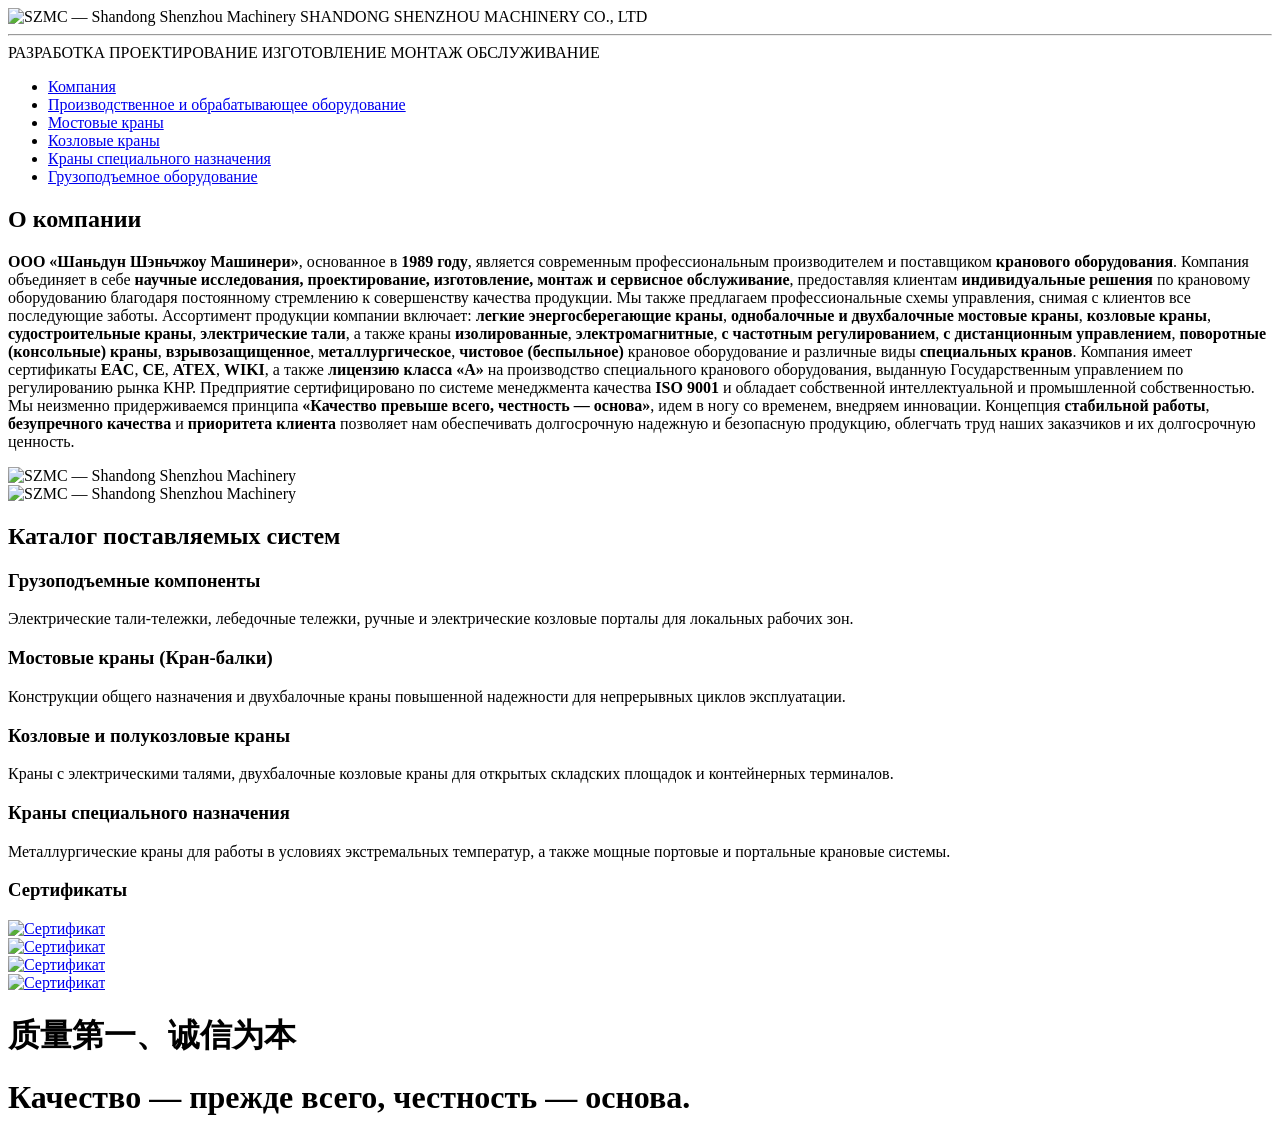
==== index.html @ 84bb191e "Load Files" ====
<!DOCTYPE html>
<html lang="ru">
<head>
    <meta charset="UTF-8">
    <meta name="viewport" content="width=device-width, initial-scale=1.0">
    <title>SZMC</title>
</head>
<link rel="stylesheet" type="text/css" href="css/style.css">
<body>
    <header class="site-header">
        <div class="container header-container">

            <div class="logo-block">
                <a class="logo-link">
                    <img src="img/logo.png" alt="SZMC — Shandong Shenzhou Machinery" class="logo-img">
                </a>

                <span class="logo-title">SHANDONG SHENZHOU MACHINERY CO., LTD</span>

                <hr class="title-divider">

                <div class="logo-sub">
                    <span class="word">РАЗРАБОТКА</span>
                    <span class="dot"></span>
                    <span class="word">ПРОЕКТИРОВАНИЕ</span>
                    <span class="dot"></span>
                    <span class="word">ИЗГОТОВЛЕНИЕ</span>
                    <span class="dot"></span>
                    <span class="word">МОНТАЖ</span>
                    <span class="dot"></span>
                    <span class="word">ОБСЛУЖИВАНИЕ</span>
                </div>
            </div>
        </div>
    </header>

    <nav class="main-navigation">
        <div class="container nav-container">
            <ul class="nav-menu">
                <li><a href="index.html">Компания</a></li>                
                <li><a href="pages/Production_equipment.html">Производственное и обрабатывающее оборудование</a></li>
                <li><a href="pages/Bridge_crane.html">Мостовые краны</a></li>
                <li><a href="pages/Gantry_crane.html">Козловые краны</a></li>
                <li><a href="pages/Special-purpose cranes.html">Краны специального назначения</a></li>
                <li><a href="pages/Load_lifting.html">Грузоподъемное оборудование</a></li>
            </ul>
        </div>
    </nav>

    <main class="main-content container">
        <div class="page-layout">
            <article class="text-article">
                <h1 class="section-title">О компании</h1>
                <p class="lead-text">
                    <strong>ООО «Шаньдун Шэньчжоу Машинери»</strong>, основанное в <strong>1989 году</strong>, является современным профессиональным производителем и поставщиком <strong>кранового оборудования</strong>. Компания объединяет в себе <strong>научные исследования, проектирование, изготовление, монтаж и сервисное обслуживание</strong>, предоставляя клиентам <strong>индивидуальные решения</strong> по крановому оборудованию благодаря постоянному стремлению к совершенству качества продукции. Мы также предлагаем профессиональные схемы управления, снимая с клиентов все последующие заботы.
                    Ассортимент продукции компании включает: <strong>легкие энергосберегающие краны</strong>, <strong>однобалочные и двухбалочные мостовые краны</strong>, <strong>козловые краны</strong>, <strong>судостроительные краны</strong>, <strong>электрические тали</strong>, а также краны <strong>изолированные</strong>, <strong>электромагнитные</strong>, <strong>с частотным регулированием</strong>, <strong>с дистанционным управлением</strong>, <strong>поворотные (консольные) краны</strong>, <strong>взрывозащищенное</strong>, <strong>металлургическое</strong>, <strong>чистовое (беспыльное)</strong> крановое оборудование и различные виды <strong>специальных кранов</strong>.
                    Компания имеет сертификаты <strong>EAC</strong>, <strong>CE</strong>, <strong>ATEX</strong>, <strong>WIKI</strong>, а также <strong>лицензию класса «А»</strong> на производство специального кранового оборудования, выданную Государственным управлением по регулированию рынка КНР. Предприятие сертифицировано по системе менеджмента качества <strong>ISO 9001</strong> и обладает собственной интеллектуальной и промышленной собственностью.
                    Мы неизменно придерживаемся принципа <strong>«Качество превыше всего, честность — основа»</strong>, идем в ногу со временем, внедряем инновации. Концепция <strong>стабильной работы</strong>, <strong>безупречного качества</strong> и <strong>приоритета клиента</strong> позволяет нам обеспечивать долгосрочную надежную и безопасную продукцию, облегчать труд наших заказчиков и их долгосрочную ценность.
                </p>
                <div class="company-images">
                    <div class="img-card">
                        <img src="img/company_img.JPG" alt="SZMC — Shandong Shenzhou Machinery">
                    </div>
                    <div class="img-card">
                        <img src="img/company_img2.jpg" alt="SZMC — Shandong Shenzhou Machinery">
                    </div>
                </div>

                <h2 class="section-title">Каталог поставляемых систем</h2>

                <div class="product-grid">
                    <div class="product-card">
                        <h3>Грузоподъемные компоненты</h3>
                        <p>Электрические тали-тележки, лебедочные тележки, ручные и электрические козловые порталы для локальных рабочих зон.</p>
                    </div>
                    <div class="product-card">
                        <h3>Мостовые краны (Кран-балки)</h3>
                        <p>Конструкции общего назначения и двухбалочные краны повышенной надежности для непрерывных циклов эксплуатации.</p>
                    </div>
                    <div class="product-card">
                        <h3>Козловые и полукозловые краны</h3>
                        <p>Краны с электрическими талями, двухбалочные козловые краны для открытых складских площадок и контейнерных терминалов.</p>
                    </div>
                    <div class="product-card">
                        <h3>Краны специального назначения</h3>
                        <p>Металлургические краны для работы в условиях экстремальных температур, а также мощные портовые и портальные крановые системы.</p>
                    </div>
                </div>

               <article class="text-article">
            <h1 class="section-title">Сертификаты</h1>
            <div class="product-grid-4">
                <div class="product-card">
                    <a href="img/certificate.png" target="_blank">
                        <img src="img/certificate.png" alt="Сертификат">
                    </a>
                </div>
                <div class="product-card">
                    <a href="img/certificate2.png" target="_blank">
                        <img src="img/certificate2.png" alt="Сертификат">
                    </a>
                </div>
                <div class="product-card">
                    <a href="img/certificate3.png" target="_blank">
                        <img src="img/certificate3.png" alt="Сертификат">
                    </a>
                </div>
                <div class="product-card">
                    <a href="img/certificate4.png" target="_blank">
                        <img src="img/certificate4.png" alt="Сертификат">
                    </a>
                </div>
            </div>
        </article>

            </article>
        </div>
    </main>

    <footer class="site-footer">
    <div class="container">
        <p><h1>质量第一、诚信为本</h1></p>
        <p><h1>Качество — прежде всего, честность — основа.</h1></p>
    </div>
    </footer>
</body>
</html>
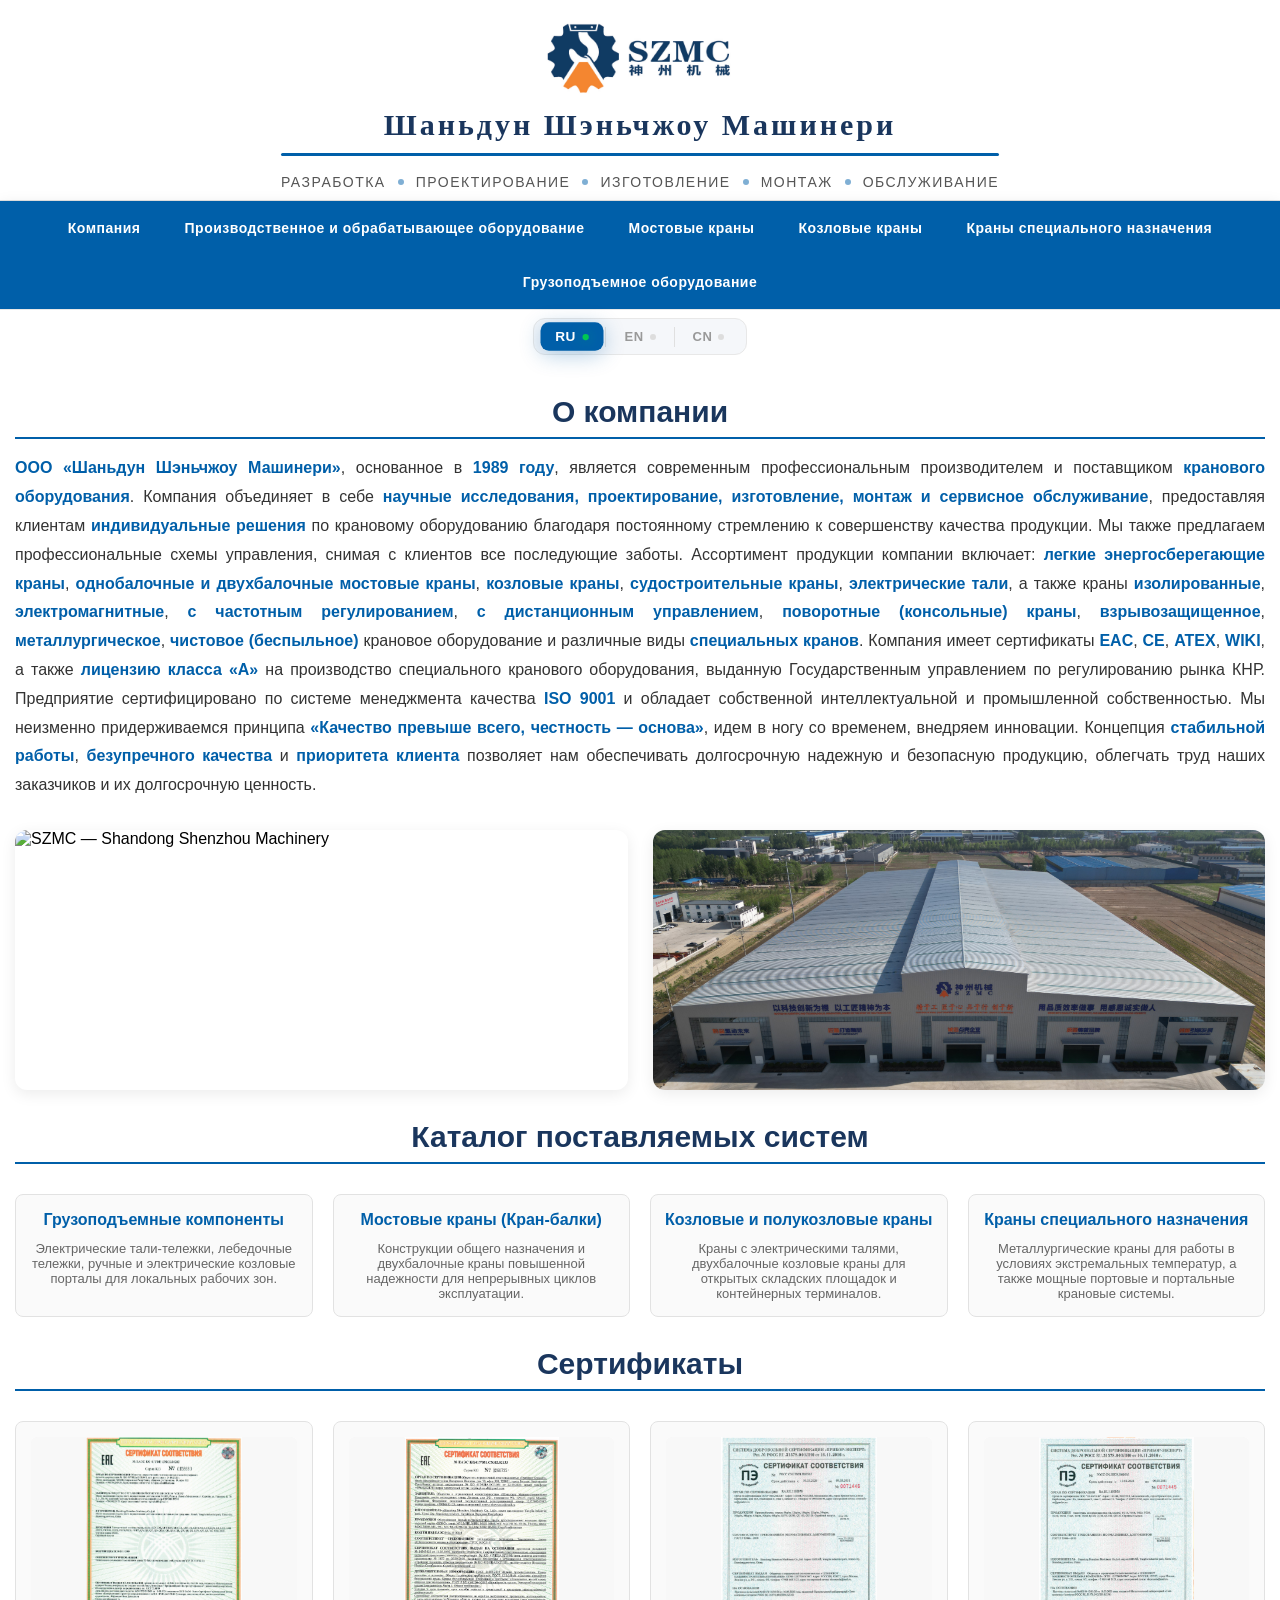
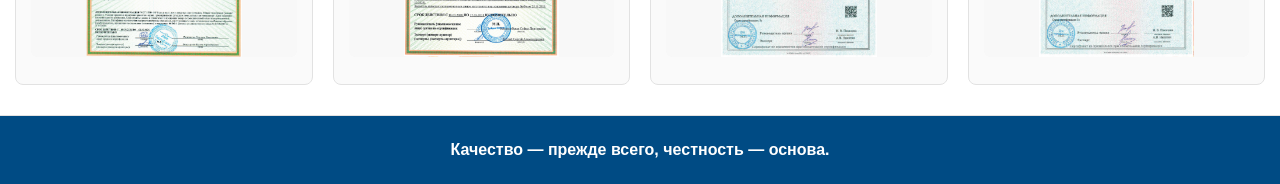
==== commit 6e60b2c4: "Update files" ====
--- a/index.html
+++ b/index.html
@@ -4,54 +4,70 @@
     <meta charset="UTF-8">
     <meta name="viewport" content="width=device-width, initial-scale=1.0">
     <title>SZMC</title>
+    <script src="skript/language.js"></script>
 </head>
 <link rel="stylesheet" type="text/css" href="css/style.css">
 <body>
-    <header class="site-header">
-        <div class="container header-container">
-
-            <div class="logo-block">
-                <a class="logo-link">
-                    <img src="img/logo.png" alt="SZMC — Shandong Shenzhou Machinery" class="logo-img">
-                </a>
-
-                <span class="logo-title">SHANDONG SHENZHOU MACHINERY CO., LTD</span>
-
-                <hr class="title-divider">
-
-                <div class="logo-sub">
-                    <span class="word">РАЗРАБОТКА</span>
-                    <span class="dot"></span>
-                    <span class="word">ПРОЕКТИРОВАНИЕ</span>
-                    <span class="dot"></span>
-                    <span class="word">ИЗГОТОВЛЕНИЕ</span>
-                    <span class="dot"></span>
-                    <span class="word">МОНТАЖ</span>
-                    <span class="dot"></span>
-                    <span class="word">ОБСЛУЖИВАНИЕ</span>
+    <div class="site-header-wrapper" id="headerWrapper">
+        <header class="site-header">
+            <div class="container header-container">
+                <div class="logo-block">
+                    <a class="logo-link">
+                        <img src="img/logo.png" alt="SZMC — Shandong Shenzhou Machinery" class="logo-img">
+                    </a>
+                    <span class="logo-title" data-i18n="title_company">Шаньдун Шэньчжоу Машинери</span>
+                    <hr class="title-divider">
+                    <div class="logo-sub">
+                        <span class="word" data-i18n="sub_develop">РАЗРАБОТКА</span>
+                        <span class="dot"></span>
+                        <span class="word" data-i18n="sub_design">ПРОЕКТИРОВАНИЕ</span>
+                        <span class="dot"></span>
+                        <span class="word" data-i18n="sub_manufacture">ИЗГОТОВЛЕНИЕ</span>
+                        <span class="dot"></span>
+                        <span class="word" data-i18n="sub_install">МОНТАЖ</span>
+                        <span class="dot"></span>
+                        <span class="word" data-i18n="sub_service">ОБСЛУЖИВАНИЕ</span>
+                    </div>
                 </div>
             </div>
-        </div>
-    </header>
+        </header>
 
-    <nav class="main-navigation">
-        <div class="container nav-container">
-            <ul class="nav-menu">
-                <li><a href="index.html">Компания</a></li>                
-                <li><a href="pages/Production_equipment.html">Производственное и обрабатывающее оборудование</a></li>
-                <li><a href="pages/Bridge_crane.html">Мостовые краны</a></li>
-                <li><a href="pages/Gantry_crane.html">Козловые краны</a></li>
-                <li><a href="pages/Special-purpose cranes.html">Краны специального назначения</a></li>
-                <li><a href="pages/Load_lifting.html">Грузоподъемное оборудование</a></li>
-            </ul>
-        </div>
-    </nav>
-
+        <nav class="main-navigation">
+            <div class="container nav-container">
+                <ul class="nav-menu">
+                    <li><a href="index.html" data-i18n="menu_company">Компания</a></li>
+                    <li><a href="pages/Production_equipment.html" data-i18n="menu_production">Производственное и обрабатывающее оборудование</a></li>
+                    <li><a href="pages/Bridge_crane.html" data-i18n="menu_bridge">Мостовые краны</a></li>
+                    <li><a href="pages/Gantry_crane.html" data-i18n="menu_gantry">Козловые краны</a></li>
+                    <li><a href="pages/Special-purpose cranes.html" data-i18n="menu_special">Краны специального назначения</a></li>
+                    <li><a href="pages/Load_lifting.html" data-i18n="menu_lifting">Грузоподъемное оборудование</a></li>
+                </ul>
+            </div>
+        </nav>
+    </div>
+<div class="lang-panel-center" id="langPanelCenter">
+    <div class="lang-panel-inner">
+        <button class="lang-btn-center active" data-lang="ru">
+            <span class="lang-code">RU</span>
+            <span class="status-dot"></span>
+        </button>
+        <span class="lang-divider-center"></span>
+        <button class="lang-btn-center" data-lang="en">
+            <span class="lang-code">EN</span>
+            <span class="status-dot"></span>
+        </button>
+        <span class="lang-divider-center"></span>
+        <button class="lang-btn-center" data-lang="zh">
+            <span class="lang-code">CN</span>
+            <span class="status-dot"></span>
+        </button>
+    </div>
+</div>
     <main class="main-content container">
         <div class="page-layout">
             <article class="text-article">
-                <h1 class="section-title">О компании</h1>
-                <p class="lead-text">
+                <h1 class="section-title" data-i18n="about_title">О компании</h1>
+                <p class="lead-text" data-i18n="about_text">
                     <strong>ООО «Шаньдун Шэньчжоу Машинери»</strong>, основанное в <strong>1989 году</strong>, является современным профессиональным производителем и поставщиком <strong>кранового оборудования</strong>. Компания объединяет в себе <strong>научные исследования, проектирование, изготовление, монтаж и сервисное обслуживание</strong>, предоставляя клиентам <strong>индивидуальные решения</strong> по крановому оборудованию благодаря постоянному стремлению к совершенству качества продукции. Мы также предлагаем профессиональные схемы управления, снимая с клиентов все последующие заботы.
                     Ассортимент продукции компании включает: <strong>легкие энергосберегающие краны</strong>, <strong>однобалочные и двухбалочные мостовые краны</strong>, <strong>козловые краны</strong>, <strong>судостроительные краны</strong>, <strong>электрические тали</strong>, а также краны <strong>изолированные</strong>, <strong>электромагнитные</strong>, <strong>с частотным регулированием</strong>, <strong>с дистанционным управлением</strong>, <strong>поворотные (консольные) краны</strong>, <strong>взрывозащищенное</strong>, <strong>металлургическое</strong>, <strong>чистовое (беспыльное)</strong> крановое оборудование и различные виды <strong>специальных кранов</strong>.
                     Компания имеет сертификаты <strong>EAC</strong>, <strong>CE</strong>, <strong>ATEX</strong>, <strong>WIKI</strong>, а также <strong>лицензию класса «А»</strong> на производство специального кранового оборудования, выданную Государственным управлением по регулированию рынка КНР. Предприятие сертифицировано по системе менеджмента качества <strong>ISO 9001</strong> и обладает собственной интеллектуальной и промышленной собственностью.
@@ -66,62 +82,60 @@
                     </div>
                 </div>
 
-                <h2 class="section-title">Каталог поставляемых систем</h2>
+                <h2 class="section-title" data-i18n="catalog_title">Каталог поставляемых систем</h2>
 
                 <div class="product-grid">
                     <div class="product-card">
-                        <h3>Грузоподъемные компоненты</h3>
-                        <p>Электрические тали-тележки, лебедочные тележки, ручные и электрические козловые порталы для локальных рабочих зон.</p>
+                        <h3 data-i18n="card1_title">Грузоподъемные компоненты</h3>
+                        <p data-i18n="card1_text">Электрические тали-тележки, лебедочные тележки, ручные и электрические козловые порталы для локальных рабочих зон.</p>
                     </div>
                     <div class="product-card">
-                        <h3>Мостовые краны (Кран-балки)</h3>
-                        <p>Конструкции общего назначения и двухбалочные краны повышенной надежности для непрерывных циклов эксплуатации.</p>
+                        <h3 data-i18n="card2_title">Мостовые краны (Кран-балки)</h3>
+                        <p data-i18n="card2_text">Конструкции общего назначения и двухбалочные краны повышенной надежности для непрерывных циклов эксплуатации.</p>
                     </div>
                     <div class="product-card">
-                        <h3>Козловые и полукозловые краны</h3>
-                        <p>Краны с электрическими талями, двухбалочные козловые краны для открытых складских площадок и контейнерных терминалов.</p>
+                        <h3 data-i18n="card3_title">Козловые и полукозловые краны</h3>
+                        <p data-i18n="card3_text">Краны с электрическими талями, двухбалочные козловые краны для открытых складских площадок и контейнерных терминалов.</p>
                     </div>
                     <div class="product-card">
-                        <h3>Краны специального назначения</h3>
-                        <p>Металлургические краны для работы в условиях экстремальных температур, а также мощные портовые и портальные крановые системы.</p>
+                        <h3 data-i18n="card4_title">Краны специального назначения</h3>
+                        <p data-i18n="card4_text">Металлургические краны для работы в условиях экстремальных температур, а также мощные портовые и портальные крановые системы.</p>
                     </div>
                 </div>
 
-               <article class="text-article">
-            <h1 class="section-title">Сертификаты</h1>
-            <div class="product-grid-4">
-                <div class="product-card">
-                    <a href="img/certificate.png" target="_blank">
-                        <img src="img/certificate.png" alt="Сертификат">
-                    </a>
-                </div>
-                <div class="product-card">
-                    <a href="img/certificate2.png" target="_blank">
-                        <img src="img/certificate2.png" alt="Сертификат">
-                    </a>
-                </div>
-                <div class="product-card">
-                    <a href="img/certificate3.png" target="_blank">
-                        <img src="img/certificate3.png" alt="Сертификат">
-                    </a>
-                </div>
-                <div class="product-card">
-                    <a href="img/certificate4.png" target="_blank">
-                        <img src="img/certificate4.png" alt="Сертификат">
-                    </a>
-                </div>
-            </div>
-        </article>
-
+                <article class="text-article">
+                    <h1 class="section-title" data-i18n="certificates_title">Сертификаты</h1>
+                    <div class="product-grid-4">
+                        <div class="product-card">
+                            <a href="img/certificate.png" target="_blank">
+                                <img src="img/certificate.png" alt="Сертификат">
+                            </a>
+                        </div>
+                        <div class="product-card">
+                            <a href="img/certificate2.png" target="_blank">
+                                <img src="img/certificate2.png" alt="Сертификат">
+                            </a>
+                        </div>
+                        <div class="product-card">
+                            <a href="img/certificate3.png" target="_blank">
+                                <img src="img/certificate3.png" alt="Сертификат">
+                            </a>
+                        </div>
+                        <div class="product-card">
+                            <a href="img/certificate4.png" target="_blank">
+                                <img src="img/certificate4.png" alt="Сертификат">
+                            </a>
+                        </div>
+                    </div>
+                </article>
             </article>
         </div>
     </main>
 
     <footer class="site-footer">
-    <div class="container">
-        <p><h1>质量第一、诚信为本</h1></p>
-        <p><h1>Качество — прежде всего, честность — основа.</h1></p>
-    </div>
+        <div class="container">
+            <p><h1 data-i18n="footer_russian">Качество — прежде всего, честность — основа.</h1></p>
+        </div>
     </footer>
 </body>
 </html>
--- a/css/style.css
+++ b/css/style.css
@@ -0,0 +1,1339 @@
+
+/*БАЗОВЫЕ НАСТРОЙКИ СТИЛЕЙ*/
+    :root {
+        --main-blue: #005fa9;
+        --dark-blue: #004b84;
+        --text-color: #333333;
+        --light-bg: #e6f2fa;
+        --border-color: #e2e2e2;
+        --shadow: 0 4px 20px rgba(0, 95, 169, 0.3);
+        --logo-color: #1a365d;
+    }
+
+    * {
+        margin: 0;
+        padding: 0;
+        box-sizing: border-box;
+    }
+
+   body {
+    opacity: 0;
+    animation: fadeInPage 0.8s ease forwards;
+    }
+
+    @keyframes fadeInPage {
+    from {
+        opacity: 0;
+        transform: translateY(15px);
+    }
+    to {
+        opacity: 1;
+        transform: translateY(0);
+    }
+    }
+
+    .container {
+        max-width: 1640px;
+        margin: 0 auto;
+        padding: 0 20px;
+    }
+    .product-grid-4 {
+        display: grid;
+        grid-template-columns: repeat(4, 1fr);
+        gap: 20px;
+        margin: 30px 0 20px 0;
+        justify-items: center;
+    }
+
+    .product-grid-4 .product-card {
+        border: 1px solid var(--border-color);
+        padding: 15px 12px;
+        background-color: #fafafa;
+        border-radius: 8px;
+        transition: all 0.3s ease;
+        cursor: default;
+        text-align: center;
+        overflow: hidden;
+    }
+
+    .product-grid-4 .product-card:hover {
+        transform: translateY(-8px);
+        box-shadow: 0 12px 35px rgba(0, 95, 169, 0.15);
+        border-color: var(--main-blue);
+        background-color: #ffffff;
+    }
+
+    .product-grid-4 .product-card img {
+    display: block;
+    width: 90%;
+    height: 260px;
+    object-fit: contain; 
+    border-radius: 6px;
+    margin: 0 auto 10px auto;
+    transition: transform 0.5s cubic-bezier(0.25, 0.46, 0.45, 0.94);
+}
+
+    .product-grid-4 .product-card:hover img {
+        transform: scale(1.08);
+    }
+
+    .product-grid-4 .product-card h3 {
+        font-size: 14px;
+        color: var(--main-blue);
+        margin-bottom: 4px;
+        transition: color 0.3s ease;
+        font-weight: 600;
+    }
+
+    .product-grid-4 .product-card:hover h3 {
+        color: var(--dark-blue);
+    }
+
+    .product-grid-4 .product-card .sub-title {
+        font-size: 12px;
+        color: #666;
+        margin-bottom: 0;
+        font-weight: 400;
+    }
+    /* ==========================================================================
+       ШАПКА САЙТА (HEADER) — ВСЁ ПО ЦЕНТРУ
+       ========================================================================== */
+    .site-header {
+        padding: 25px 0 15px 0;
+        border-bottom: 1px solid var(--border-color);
+    }
+
+    .header-container {
+        display: flex;
+        flex-direction: column;
+        align-items: center;
+        text-align: center;
+        gap: 10px;
+    }
+
+    /* ===== ЛОГОТИП ===== */
+    .logo-block {
+        display: flex;
+        flex-direction: column;
+        align-items: center;
+        gap: 4px;
+    }
+
+    .logo-link {
+        display: flex;
+        flex-direction: column;
+        align-items: center;
+        text-decoration: none;
+    }
+
+    .logo-img {
+        height: 75px;
+        width: auto;
+        display: block;
+    }
+
+    /* ===== НАЗВАНИЕ КОМПАНИИ ===== */
+    .logo-title {
+        font-size: 30px;
+        font-weight: 800;
+        color: var(--logo-color);
+        letter-spacing: 3px;
+        line-height: 1.2;
+        font-family: "Georgia", serif;
+        transition: color 0.3s ease;
+        margin-top: 8px;
+    }
+
+    .logo-title:hover {
+        color: var(--main-blue);
+    }
+
+    /* ===== ДЛИННАЯ ЛИНИЯ ПОД НАЗВАНИЕМ ===== */
+    .title-divider {
+        width: 100%;
+        max-width: 800px;
+        height: 3px;
+        background: var(--main-blue);
+        border: none;
+        border-radius: 4px;
+        margin: 6px auto 8px auto;
+        opacity: 1;
+    }
+
+    /* ===== НАДПИСЬ С ТОЧКАМИ-РАЗДЕЛИТЕЛЯМИ ===== */
+    .logo-sub {
+        display: flex;
+        align-items: center;
+        justify-content: center;
+        gap: 12px;
+        font-size: 14px;
+        color: #555;
+        letter-spacing: 1.5px;
+        text-transform: uppercase;
+        font-weight: 500;
+        margin-top: 6px;
+        flex-wrap: wrap;
+    }
+
+    .logo-sub .word {
+        transition: color 0.3s ease;
+        white-space: nowrap;
+    }
+
+    .logo-sub .word:hover {
+        color: var(--main-blue);
+    }
+
+    .logo-sub .dot {
+        display: inline-block;
+        width: 6px;
+        height: 6px;
+        background: var(--main-blue);
+        border-radius: 50%;
+        opacity: 0.5;
+        flex-shrink: 0;
+        transition: opacity 0.3s ease, transform 0.3s ease;
+    }
+
+    .logo-sub:hover .dot {
+        opacity: 0.9;
+        transform: scale(1.2);
+    }
+
+    /* ==========================================================================
+       ГЛАВНОЕ НАВИГАЦИОННОЕ МЕНЮ
+       ========================================================================== */
+    .main-navigation {
+        background-color: var(--main-blue);
+        box-shadow: 0 4px 15px rgba(0, 0, 0, 0.1);
+    }
+
+    .nav-container {
+        display: flex;
+        justify-content: center;
+        align-items: center;
+    }
+
+    .nav-menu {
+        display: flex;
+        list-style: none;
+        justify-content: center;
+        flex-wrap: wrap;
+    }
+
+    .nav-menu li a {
+        display: block;
+        padding: 18px 22px;
+        color: #ffffff;
+        text-decoration: none;
+        font-size: 14px;
+        font-weight: 600;
+        white-space: nowrap;
+        position: relative;
+        transition: background-color 0.3s ease, color 0.3s ease;
+        letter-spacing: 0.5px;
+    }
+
+    .nav-menu li a::after {
+        content: '';
+        position: absolute;
+        bottom: 0;
+        left: 50%;
+        width: 0;
+        height: 3px;
+        background: #ffffff;
+        border-radius: 4px;
+        transition: all 0.3s ease;
+        transform: translateX(-50%);
+    }
+
+    .nav-menu li a:hover::after,
+    .nav-menu li.active a::after {
+        width: 60%;
+    }
+
+    .nav-menu li a:hover {
+        background-color: var(--dark-blue);
+    }
+
+    .nav-menu li.active a {
+        background-color: var(--dark-blue);
+    }
+
+    /* ==========================================================================
+       ОСНОВНОЙ КОНТЕНТ
+       ========================================================================== */
+    .main-content {
+        padding-top: 35px;
+        padding-bottom: 60px;
+    }
+
+    /* ===== ВСЕ ЗАГОЛОВКИ В ЦВЕТЕ ЛОГОТИПА ===== */
+    .page-title,
+    .section-title,
+    .sidebar-title {
+        color: var(--logo-color) !important;
+    }
+
+    .li {
+    color: #333333; /* или var(--text-color) */
+    } 
+
+    .li strong {
+    color: #005fa9;
+    }
+
+    .section-title {
+        font-size: 30px;
+        font-weight: 600;
+        margin: 30px 0 15px 0;
+        padding-bottom: 8px;
+        border-bottom: 2px solid var(--main-blue);
+        text-align: center;
+    }
+
+    .breadcrumbs {
+        font-size: 13px;
+        margin-bottom: 25px;
+    }
+
+    .breadcrumbs a {
+        color: var(--main-blue);
+        text-decoration: none;
+        transition: color 0.3s ease, border-bottom 0.3s ease;
+        border-bottom: 1px solid transparent;
+    }
+
+    .breadcrumbs a:hover {
+        color: var(--dark-blue);
+        border-bottom-color: var(--main-blue);
+    }
+
+    .breadcrumbs .separator {
+        margin: 0 8px;
+        color: #999;
+    }
+
+    .breadcrumbs .current {
+        color: #777;
+    }
+
+    .page-layout {
+        display: flex;
+        gap: 40px;
+    }
+
+    .sidebar-catalog {
+        flex: 0 0 320px;
+        align-self: flex-start;
+    }
+
+    .sidebar-box {
+        background-color: var(--light-bg);
+        border: 1px solid #d4e7f5;
+        margin-bottom: 25px;
+        border-radius: 8px;
+        transition: box-shadow 0.3s ease;
+    }
+
+    .sidebar-box:hover {
+        box-shadow: 0 8px 25px rgba(0, 95, 169, 0.1);
+    }
+
+    .sidebar-title {
+        color: var(--logo-color);
+        padding: 20px 20px 10px 20px;
+        font-size: 16px;
+        font-weight: bold;
+        text-transform: uppercase;
+        letter-spacing: 0.5px;
+    }
+
+    .catalog-list {
+        list-style: none;
+        padding: 0 20px 20px 20px;
+    }
+
+    .catalog-list li {
+        border-bottom: 1px solid #cbe3f5;
+        transition: transform 0.2s ease, padding-left 0.2s ease;
+    }
+
+    .catalog-list li:last-child {
+        border-bottom: none;
+    }
+
+    .catalog-list li:hover {
+        transform: translateX(4px);
+    }
+
+    .catalog-list a {
+        display: block;
+        padding: 10px 0;
+        color: #333;
+        text-decoration: none;
+        font-size: 14px;
+        transition: color 0.3s ease, font-weight 0.3s ease;
+    }
+
+    .catalog-list a:hover {
+        color: var(--main-blue);
+        font-weight: 500;
+    }
+
+    .sidebar-contacts-box {
+        border: 1px solid var(--border-color);
+        padding: 20px;
+        font-size: 14px;
+        border-radius: 8px;
+        transition: box-shadow 0.3s ease;
+    }
+
+    .sidebar-contacts-box:hover {
+        box-shadow: 0 4px 15px rgba(0, 0, 0, 0.06);
+    }
+
+    .sidebar-contacts-box h4 {
+        margin-bottom: 10px;
+        color: #222;
+    }
+
+    .sidebar-contacts-box p {
+        margin-bottom: 10px;
+    }
+
+    .sidebar-phone {
+        font-weight: bold;
+        font-size: 16px;
+        transition: color 0.3s ease;
+    }
+
+    .sidebar-phone:hover {
+        color: var(--main-blue);
+    }
+
+    .sidebar-contacts-box a {
+        color: var(--main-blue);
+        text-decoration: none;
+        position: relative;
+        transition: color 0.3s ease;
+    }
+
+    .sidebar-contacts-box a::after {
+        content: '';
+        position: absolute;
+        bottom: -2px;
+        left: 0;
+        width: 0;
+        height: 2px;
+        background: var(--main-blue);
+        transition: width 0.3s ease;
+    }
+
+    .sidebar-contacts-box a:hover::after {
+        width: 100%;
+    }
+
+    .text-article {
+        flex: 1;
+    }
+
+    .lead-text {
+        font-size: 16px;
+        color: #333;
+        text-align: justify;
+        margin-bottom: 30px;
+        font-weight: 400;
+        line-height: 1.8;
+    }
+
+    .lead-text strong {
+        color: var(--main-blue);
+    }
+
+    .features-list {
+        margin-left: 20px;
+        margin-bottom: 25px;
+    }
+
+    .features-list li {
+        margin-bottom: 8px;
+    }
+
+    .product-grid {
+         display: grid;
+         grid-template-columns: repeat(4, 1fr);
+         gap: 20px;
+         margin: 30px 0 20px 0;
+         justify-items: center;
+    }
+
+    /* ===== КАРТОЧКА ===== */
+.product-card {
+    border: 1px solid var(--border-color);
+    padding: 15px 12px;
+    background-color: #fafafa;
+    border-radius: 8px;
+    transition: all 0.3s ease;
+    cursor: default;
+    text-align: center;
+    width: 100%;
+    max-width: 300px;
+    overflow: hidden;
+}
+
+.product-card:hover {
+    transform: translateY(-6px);
+    box-shadow: 0 12px 30px rgba(0, 0, 0, 0.08);
+    border-color: var(--main-blue);
+    background-color: #ffffff;
+}
+
+    .product-card h3 {
+        font-size: 16px;
+        color: var(--main-blue);
+        margin-bottom: 10px;
+        transition: color 0.3s ease;
+    }
+
+    .product-card:hover h3 {
+        color: var(--dark-blue);
+    }
+
+    .product-card p {
+        font-size: 13px;
+        color: #666;
+    }
+
+    /* ==========================================================================
+       КАРТИНКИ В РЯД С АНИМАЦИЕЙ УВЕЛИЧЕНИЯ/УМЕНЬШЕНИЯ
+       ========================================================================== */
+    .company-images {
+        display: grid;
+        grid-template-columns: repeat(2, 1fr);
+        gap: 25px;
+        margin: 25px 0 30px 0;
+    }
+
+    .company-images .img-card {
+        overflow: hidden;
+        border-radius: 12px;
+        box-shadow: 0 4px 15px rgba(0, 0, 0, 0.08);
+        transition: box-shadow 0.4s ease, transform 0.3s ease;
+        background: #fff;
+        cursor: pointer;
+    }
+
+    .company-images .img-card:hover {
+        box-shadow: 0 12px 35px rgba(0, 95, 169, 0.15);
+        transform: translateY(-4px);
+    }
+
+    .company-images .img-card img {
+        display: block;
+        width: 100%;
+        height: 260px;
+        object-fit: cover;
+        transition: transform 0.5s cubic-bezier(0.25, 0.46, 0.45, 0.94);
+    }
+
+    .company-images .img-card:hover img {
+        transform: scale(1.08);
+    }
+
+
+    /* ==========================================================================
+       ПОДВАЛ (FOOTER)
+       ========================================================================== */
+    .site-footer {
+        background-color: #004b84;
+        padding: 10px 0 150px 10;
+        border-top: 1px solid var(--border-color);
+        font-size: 8px;
+        color: white;
+        text-align: center;
+    }
+  
+    .footer-copy:hover {
+    color: #cbd5e1;
+    }
+
+/* ===== КЛЮЧЕВЫЕ КАДРЫ ДЛЯ АНИМАЦИИ ===== */
+@keyframes fadeInUp {
+    from {
+        opacity: 0;
+        transform: translateY(20px);
+    }
+    to {
+        opacity: 1;
+        transform: translateY(0);
+    }
+}
+
+    /* ==========================================================================
+       АДАПТИВНОСТЬ
+       ========================================================================== */
+@media (max-width: 768px) {
+    .logo-title {
+        font-size: 20px;
+        letter-spacing: 1px;
+    }
+    .logo-img {
+        height: 50px;
+    }
+    .logo-sub {
+        font-size: 11px;
+        gap: 6px;
+        letter-spacing: 0.5px;
+    }
+    .logo-sub .dot {
+        width: 4px;
+        height: 4px;
+    }
+    .title-divider {
+        width: 40%;
+    }
+    
+    /* ===== ИСПРАВЛЕННОЕ МЕНЮ ===== */
+    .nav-menu {
+        flex-direction: column;
+        align-items: center;
+        width: 100%;
+        padding: 0;
+    }
+    
+    .nav-menu li {
+        width: 100%;
+        text-align: center;
+        border-bottom: 1px solid rgba(255, 255, 255, 0.15);
+    }
+    
+    .nav-menu li:last-child {
+        border-bottom: none;
+    }
+    
+    .nav-menu li a {
+        text-align: center;
+        padding: 14px 20px;
+        width: 100%;
+        white-space: normal;
+        font-size: 15px;
+        letter-spacing: 0.5px;
+        border-left: 3px solid transparent;
+    }
+    
+    .nav-menu li a::after {
+        display: none;
+    }
+    
+    .nav-menu li.active a {
+        background-color: var(--dark-blue);
+        border-left-color: #ffffff;
+    }
+    
+    .nav-menu li a:hover {
+        background-color: var(--dark-blue);
+    }
+    
+    .nav-container {
+        padding: 0;
+        width: 100%;
+    }
+    /* ===== КОНЕЦ ИСПРАВЛЕННОГО МЕНЮ ===== */
+    
+    .page-title {
+        font-size: 26px;
+    }
+    .company-images {
+        grid-template-columns: 1fr;
+        gap: 18px;
+    }
+    .company-images .img-card img {
+        height: 200px;
+    }
+
+}
+/* ===== СЕТКА ДЛЯ 2 КАРТОЧЕК (ВЕРХНЯЯ СТРОКА) ===== */
+.product-grid-2 {
+    display: grid;
+    grid-template-columns: repeat(2, 1fr);
+    gap: 20px;
+    margin: 30px 0 20px 0;
+    justify-items: center;
+}
+
+.product-grid-2 .product-card {
+    border: 1px solid var(--border-color);
+    padding: 15px 12px;
+    background-color: #fafafa;
+    border-radius: 8px;
+    transition: all 0.3s ease;
+    cursor: default;
+    text-align: center;
+    width: 100%;
+    max-width: 350px;
+    overflow: hidden;
+}
+
+.product-grid-2 .product-card:hover {
+    transform: translateY(-6px);
+    box-shadow: 0 12px 30px rgba(0, 0, 0, 0.08);
+    border-color: var(--main-blue);
+    background-color: #ffffff;
+}
+
+/* ===== СЕТКА ДЛЯ 1 КАРТОЧКИ (НИЖНЯЯ СТРОКА, ПО ЦЕНТРУ) ===== */
+.product-grid-center {
+    display: grid;
+    grid-template-columns: 1fr;
+    justify-items: center;
+    margin: 10px 0 20px 0;
+}
+
+.product-grid-center .product-card {
+    border: 1px solid var(--border-color);
+    padding: 15px 12px;
+    background-color: #fafafa;
+    border-radius: 8px;
+    transition: all 0.3s ease;
+    cursor: default;
+    text-align: center;
+    width: 100%;
+    max-width: 350px;
+    overflow: hidden;
+}
+
+.product-grid-center .product-card:hover {
+    transform: translateY(-6px);
+    box-shadow: 0 12px 30px rgba(0, 0, 0, 0.08);
+    border-color: var(--main-blue);
+    background-color: #ffffff;
+}
+
+/* ===== КАРТИНКИ В КАРТОЧКАХ ===== */
+.product-grid-2 .product-card img,
+.product-grid-center .product-card img {
+    display: block;
+    width: 100%;
+    height: 200px;
+    object-fit: cover;
+    border-radius: 6px;
+    margin-bottom: 10px;
+    transition: transform 0.3s ease;
+}
+
+.product-grid-2 .product-card img:hover,
+.product-grid-center .product-card img:hover {
+    transform: scale(1.05);
+}
+
+/* ===== ДВЕ КАРТИНКИ В ОДНОЙ КАРТОЧКЕ ===== */
+.product-grid-2 .double-image {
+    display: flex;
+    flex-direction: column;
+    gap: 8px;
+    margin-bottom: 10px;
+}
+
+.product-grid-2 .double-image img {
+    width: 100%;
+    height: 150px;
+    object-fit: cover;
+    border-radius: 6px;
+    transition: transform 0.3s ease;
+}
+
+.product-grid-2 .double-image img:hover {
+    transform: scale(1.05);
+}
+
+/* ===== ЗАГОЛОВКИ В КАРТОЧКАХ ===== */
+.product-grid-2 .product-card h3,
+.product-grid-center .product-card h3 {
+    font-size: 14px;
+    color: var(--main-blue);
+    margin: 10px 0 0 0;
+    transition: color 0.3s ease;
+}
+
+.product-grid-2 .product-card:hover h3,
+.product-grid-center .product-card:hover h3 {
+    color: var(--dark-blue);
+}
+
+/* ==========================================================================
+   ДОПОЛНИТЕЛЬНАЯ АДАПТИВНОСТЬ ДЛЯ КАРТИНОК И КАРТОЧЕК
+   ========================================================================== */
+
+
+@media (max-width: 992px) {
+    .product-grid-4 {
+        grid-template-columns: repeat(2, 1fr);
+        gap: 15px;
+    }
+    
+    .product-grid-4 .product-card img {
+        height: 200px;
+    }
+    
+    .product-grid {
+        grid-template-columns: repeat(2, 1fr);
+        gap: 15px;
+    }
+    
+    .product-grid .product-card img {
+        height: 200px;
+    }
+}
+
+
+@media (max-width: 768px) {
+
+    .product-grid-4,
+    .product-grid,
+    .product-grid-2 {
+        grid-template-columns: 1fr;
+        gap: 20px;
+        justify-items: center;
+    }
+    
+
+    .product-grid-4 .product-card,
+    .product-grid .product-card,
+    .product-grid-2 .product-card,
+    .product-grid-center .product-card {
+        max-width: 400px;
+        width: 100%;
+        padding: 12px 10px;
+    }
+    
+
+    .product-grid-4 .product-card img,
+    .product-grid .product-card img,
+    .product-grid-2 .product-card img,
+    .product-grid-center .product-card img {
+        height: 180px;
+        width: 100%;
+        object-fit: contain;
+
+    }
+    
+
+    .product-grid-2 .double-image img {
+        height: 120px;
+    }
+    
+
+    .product-grid-4 .product-card:hover img,
+    .product-grid .product-card:hover img,
+    .product-grid-2 .product-card:hover img,
+    .product-grid-center .product-card:hover img {
+        transform: none;
+    }
+    
+
+    .product-grid-4 .product-card h3,
+    .product-grid .product-card h3,
+    .product-grid-2 .product-card h3,
+    .product-grid-center .product-card h3 {
+        font-size: 13px;
+    }
+}
+
+
+@media (max-width: 480px) {
+    .product-grid-4 .product-card img,
+    .product-grid .product-card img,
+    .product-grid-2 .product-card img,
+    .product-grid-center .product-card img {
+        height: 140px;
+    }
+    
+    .product-grid-2 .double-image img {
+        height: 90px;
+    }
+    
+    .product-grid-4 .product-card,
+    .product-grid .product-card,
+    .product-grid-2 .product-card,
+    .product-grid-center .product-card {
+        padding: 10px 8px;
+    }
+}
+/* ==========================================================================
+   УЛУЧШЕННЫЙ ДИЗАЙН — БЕЗ БЕЛОЙ РАМКИ
+   ========================================================================== */
+
+
+* {
+    margin: 0;
+    padding: 0;
+    box-sizing: border-box;
+}
+
+html, body {
+    width: 100%;
+    overflow-x: hidden;
+}
+
+body {
+    background-color: #ffffff; 
+    font-family: Arial, sans-serif;
+}
+
+
+.container {
+    max-width: 1640px;
+    margin: 0 auto;
+    padding: 0 15px;
+    width: 100%;
+}
+
+/* 3. Сетка карточек — без переполнения */
+.product-grid-4 {
+    display: grid;
+    grid-template-columns: repeat(4, 1fr);
+    gap: 20px;
+    margin: 30px 0;
+    width: 100%;
+}
+
+
+.product-grid-4 .product-card {
+    border: 1px solid #e2e2e2;
+    padding: 15px;
+    background-color: #fafafa;
+    border-radius: 8px;
+    transition: all 0.3s ease;
+    text-align: center;
+    width: 100%;
+    box-sizing: border-box;
+}
+
+
+.product-grid-4 .product-card img {
+    display: block;
+    width: 100%;
+    height: 220px;
+    object-fit: contain;
+    border-radius: 6px;
+    margin-bottom: 12px;
+    background-color: #f8f8f8; /* Серый фон вместо белого */
+    transition: transform 0.4s ease;
+}
+
+
+@media (max-width: 992px) {
+    .product-grid-4 {
+        grid-template-columns: repeat(2, 1fr);
+        gap: 15px;
+    }
+}
+
+@media (max-width: 768px) {
+    .product-grid-4 {
+        grid-template-columns: 1fr;
+        gap: 20px;
+        padding: 0 5px;
+    }
+    
+    .product-grid-4 .product-card {
+        max-width: 100%;
+        padding: 12px;
+    }
+    
+    .product-grid-4 .product-card img {
+        height: 180px;
+    }
+}
+
+@media (max-width: 480px) {
+    .product-grid-4 .product-card img {
+        height: 140px;
+    }
+}
+
+.site-header {
+    padding: 20px 0 10px 0;
+    border-bottom: 1px solid #e2e2e2;
+    width: 100%;
+}
+
+.header-container {
+    display: flex;
+    flex-direction: column;
+    align-items: center;
+    text-align: center;
+    gap: 8px;
+    width: 100%;
+    padding: 0 15px;
+}
+
+
+.main-navigation {
+    background-color: #005fa9;
+    width: 100%;
+}
+
+.nav-container {
+    display: flex;
+    justify-content: center;
+    align-items: center;
+    width: 100%;
+    padding: 0 15px;
+}
+
+.nav-menu {
+    display: flex;
+    list-style: none;
+    justify-content: center;
+    flex-wrap: wrap;
+    width: 100%;
+    max-width: 1640px;
+    margin: 0 auto;
+}
+
+.nav-menu li a {
+    display: block;
+    padding: 18px 22px;
+    color: #ffffff;
+    text-decoration: none;
+    font-size: 14px;
+    font-weight: 600;
+    white-space: nowrap;
+    transition: background-color 0.3s ease;
+}
+
+
+.site-footer {
+    background-color: #004b84;
+    padding: 25px 15px;
+    color: white;
+    text-align: center;
+    width: 100%;
+}
+
+/* ==========================================================================
+   ИСПРАВЛЕНИЕ ПЕРЕНОСА ДЛИННЫХ СЛОВ
+   ========================================================================== */
+
+* {
+    word-wrap: break-word;
+    overflow-wrap: break-word;
+}
+
+
+h1, h2, h3, h4, h5, h6,
+.section-title,
+.page-title,
+.sidebar-title {
+    word-break: break-word;
+    hyphens: auto;
+    max-width: 100%;
+}
+
+
+.product-card h3,
+.product-grid-4 .product-card h3,
+.product-grid-2 .product-card h3,
+.product-grid-center .product-card h3 {
+    word-break: break-word;
+    hyphens: auto;
+    line-height: 1.3;
+}
+
+
+.sub-title,
+.product-card .sub-title {
+    word-break: break-word;
+    hyphens: auto;
+}
+
+
+.lead-text,
+.text-article p {
+    word-break: break-word;
+    hyphens: auto;
+}
+
+@media (max-width: 768px) {
+    .section-title {
+        font-size: 20px;
+        padding: 0 5px 8px 5px;
+        word-break: break-word;
+    }
+    
+    .product-card h3 {
+        font-size: 12px;
+        word-break: break-word;
+        line-height: 1.4;
+        padding: 0 2px;
+    }
+    
+    .sub-title,
+    .product-card .sub-title {
+        font-size: 10px;
+        word-break: break-word;
+    }
+    
+    .container {
+        padding: 0 8px;
+    }
+}
+
+@media (max-width: 480px) {
+    .section-title {
+        font-size: 17px;
+        word-break: break-all;
+    }
+    
+    .product-card h3 {
+        font-size: 11px;
+        word-break: break-all;
+    }
+}
+/* ==========================================================================
+   ПЕРЕНОС СЛОВ В МЕНЮ
+   ========================================================================== */
+
+
+.nav-menu li a {
+    word-wrap: break-word;
+    overflow-wrap: break-word;
+    word-break: break-word;
+    white-space: normal; 
+    hyphens: auto;
+    line-height: 1.3;
+}
+
+
+@media (max-width: 768px) {
+    .nav-menu li a {
+        white-space: normal;
+        word-wrap: break-word;
+        overflow-wrap: break-word;
+        word-break: break-word;
+        hyphens: auto;
+        font-size: 13px;
+        padding: 12px 8px;
+        line-height: 1.3;
+    }
+}
+
+@media (max-width: 480px) {
+    .nav-menu li a {
+        font-size: 11px;
+        word-break: break-all;
+        padding: 10px 6px;
+        line-height: 1.2;
+    }
+}
+
+/* ==========================================================================
+   ПАНЕЛЬ ПЕРЕВОДА — ПОД МЕНЮ ПО ЦЕНТРУ (БЕЛАЯ)
+   ========================================================================== */
+
+.lang-panel-center {
+    display: flex;
+    justify-content: center;
+    align-items: center;
+    padding: 8px 0 10px 0;
+    background: #ffffff; /* Белый фон */
+    width: 100%;
+    border-top: 1px solid #e8e8e8; /* Светло-серая граница */
+}
+
+/* Внутренний контейнер с кнопками */
+.lang-panel-inner {
+    display: flex;
+    align-items: center;
+    gap: 4px;
+    background: #f5f7fa; /* Светло-серый фон для кнопок */
+    padding: 4px 8px;
+    border-radius: 12px;
+    border: 1px solid #e8e8e8;
+}
+
+/* Каждая кнопка */
+.lang-btn-center {
+    display: flex;
+    align-items: center;
+    justify-content: center;
+    gap: 6px;
+    padding: 6px 14px;
+    border: none;
+    background: transparent;
+    color: #999;
+    border-radius: 8px;
+    cursor: pointer;
+    font-size: 13px;
+    font-weight: 600;
+    transition: all 0.3s cubic-bezier(0.34, 1.56, 0.64, 1);
+    font-family: inherit;
+    letter-spacing: 0.5px;
+    min-width: 56px;
+}
+
+/* Код языка */
+.lang-btn-center .lang-code {
+    font-size: 13px;
+    font-weight: 700;
+    color: #999;
+    transition: all 0.3s ease;
+}
+
+/* Точка-индикатор */
+.lang-btn-center .status-dot {
+    width: 6px;
+    height: 6px;
+    border-radius: 50%;
+    display: inline-block;
+    flex-shrink: 0;
+    transition: all 0.4s cubic-bezier(0.34, 1.56, 0.64, 1);
+    background: #ddd;
+}
+
+/* ===== СОСТОЯНИЯ (БЕЛАЯ ТЕМА) ===== */
+
+/* Активная кнопка — синяя с белым текстом */
+.lang-btn-center.active {
+    background: #005fa9;
+    color: #ffffff;
+    box-shadow: 0 4px 20px rgba(0, 95, 169, 0.3);
+    transform: scale(1.05);
+}
+
+.lang-btn-center.active .lang-code {
+    color: #ffffff;
+}
+
+.lang-btn-center.active .status-dot {
+    background: #00c853;
+    box-shadow: 0 0 12px rgba(0, 200, 83, 0.5);
+    animation: pulse-dot-center 1.5s ease-in-out infinite;
+}
+
+@keyframes pulse-dot-center {
+    0%, 100% { transform: scale(1); }
+    50% { transform: scale(1.5); }
+}
+
+/* Неактивная кнопка */
+.lang-btn-center:not(.active) {
+    background: transparent;
+    color: #999;
+}
+
+.lang-btn-center:not(.active):hover {
+    background: #e8ecf1;
+    color: #005fa9;
+    transform: scale(1.05);
+}
+
+.lang-btn-center:not(.active):hover .lang-code {
+    color: #005fa9;
+}
+
+.lang-btn-center:not(.active):hover .status-dot {
+    background: #ff1744;
+    box-shadow: 0 0 12px rgba(255, 23, 68, 0.3);
+}
+
+/* Состояние загрузки */
+.lang-btn-center.pending {
+    background: #fff8e1;
+    color: #856404;
+    cursor: wait;
+    animation: pulse-pending-center 1.2s ease-in-out infinite;
+}
+
+@keyframes pulse-pending-center {
+    0%, 100% { opacity: 1; transform: scale(1); }
+    50% { opacity: 0.6; transform: scale(0.96); }
+}
+
+.lang-btn-center.pending .status-dot {
+    background: #ffc107;
+    box-shadow: 0 0 16px rgba(255, 193, 7, 0.6);
+    animation: pulse-dot-pending-center 0.8s ease-in-out infinite;
+}
+
+@keyframes pulse-dot-pending-center {
+    0%, 100% { transform: scale(1); }
+    50% { transform: scale(1.6); }
+}
+
+/* Разделитель между кнопками */
+.lang-divider-center {
+    width: 1px;
+    height: 20px;
+    background: #e0e0e0;
+    flex-shrink: 0;
+}
+
+/* ===== АДАПТИВНОСТЬ ===== */
+
+@media (max-width: 768px) {
+    .lang-panel-center {
+        padding: 6px 0 8px 0;
+    }
+    
+    .lang-panel-inner {
+        padding: 3px 6px;
+        border-radius: 10px;
+        gap: 2px;
+    }
+    
+    .lang-btn-center {
+        padding: 4px 10px;
+        font-size: 11px;
+        min-width: 44px;
+        border-radius: 6px;
+    }
+    
+    .lang-btn-center .lang-code {
+        font-size: 11px;
+    }
+    
+    .lang-btn-center .status-dot {
+        width: 5px;
+        height: 5px;
+    }
+    
+    .lang-divider-center {
+        height: 16px;
+    }
+}
+
+@media (max-width: 480px) {
+    .lang-panel-center {
+        padding: 4px 0 6px 0;
+    }
+    
+    .lang-panel-inner {
+        padding: 2px 4px;
+        border-radius: 8px;
+        gap: 1px;
+    }
+    
+    .lang-btn-center {
+        padding: 3px 8px;
+        font-size: 9px;
+        min-width: 36px;
+        border-radius: 5px;
+        gap: 4px;
+    }
+    
+    .lang-btn-center .lang-code {
+        font-size: 9px;
+    }
+    
+    .lang-btn-center .status-dot {
+        width: 4px;
+        height: 4px;
+    }
+    
+    .lang-divider-center {
+        height: 12px;
+    }
+}
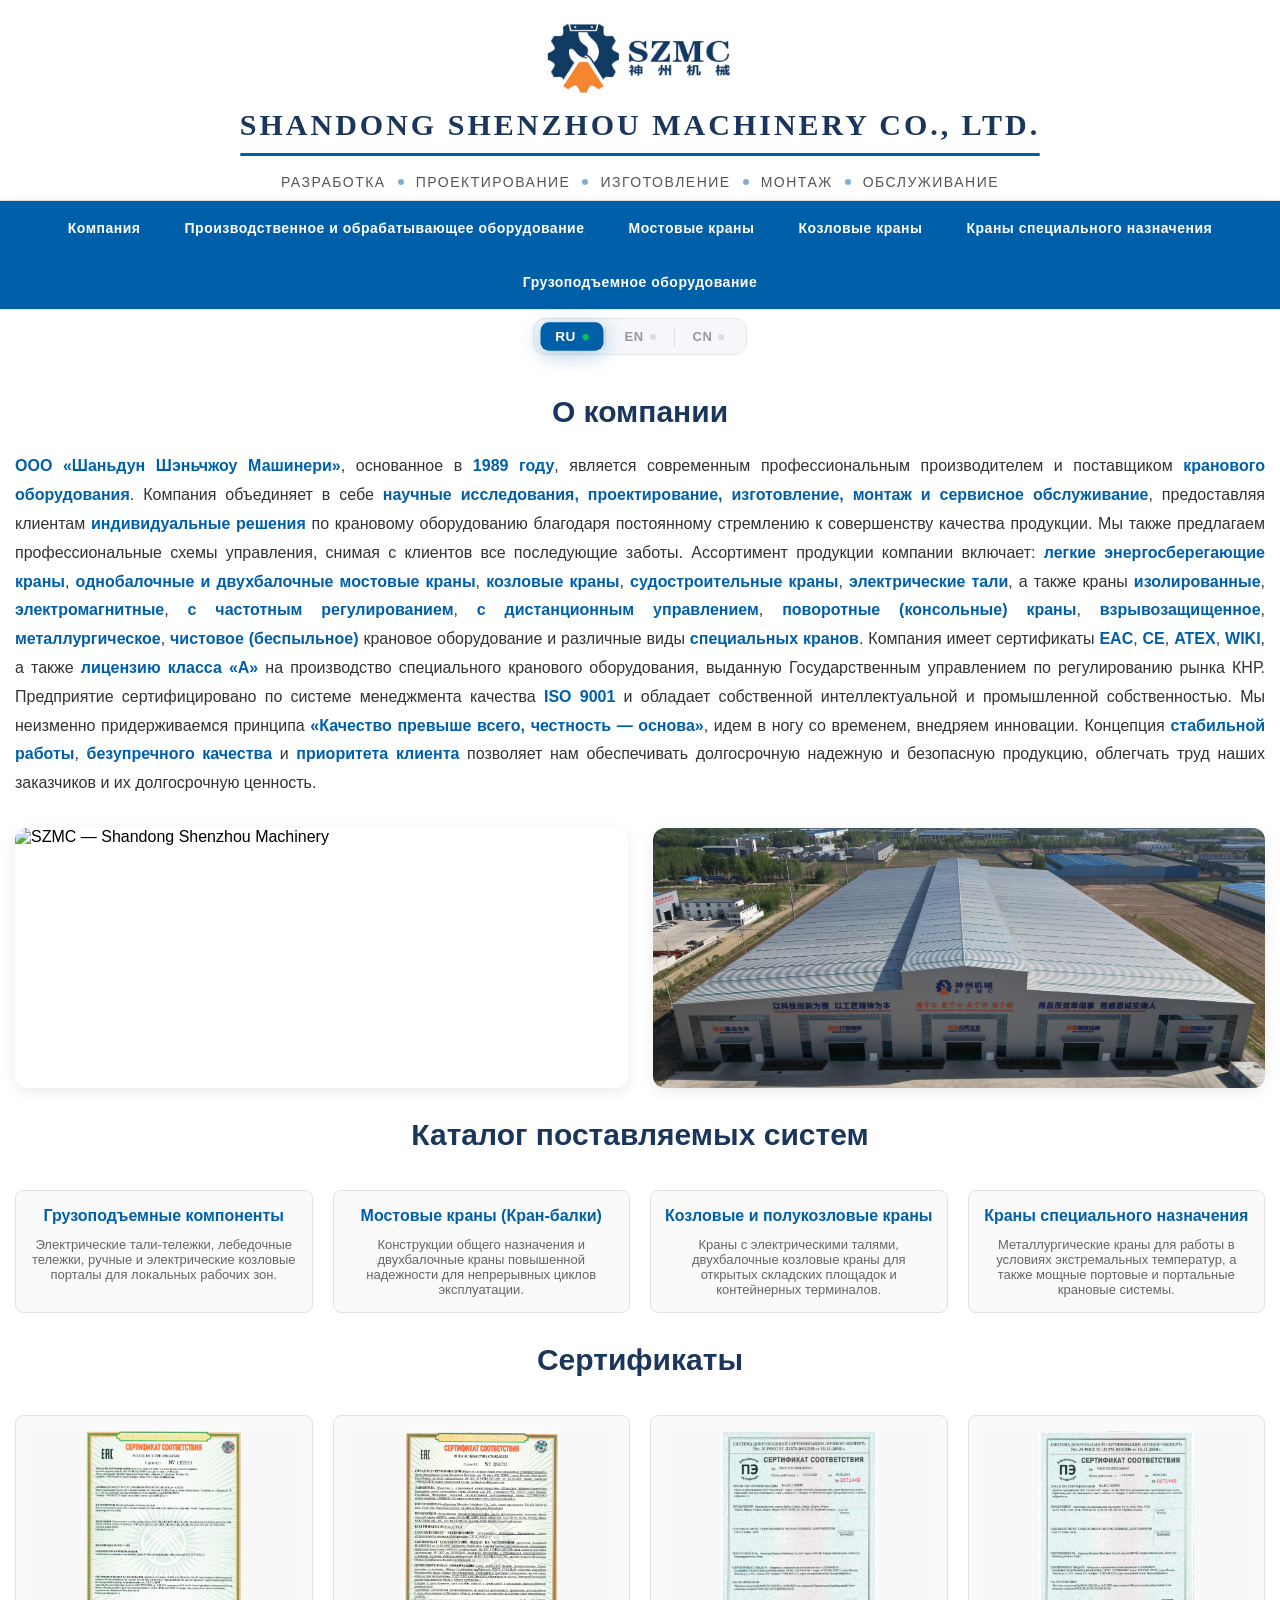
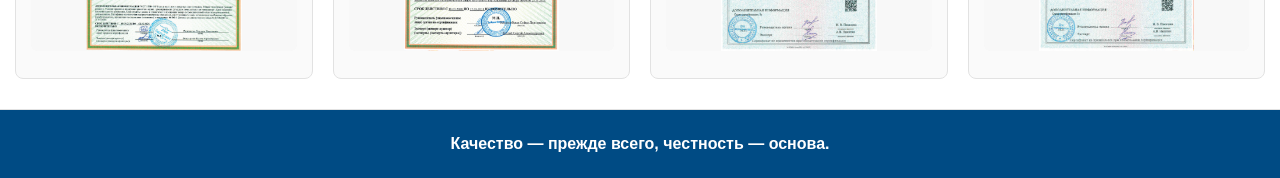
==== commit 71118ccd: "Update ind." ====
--- a/index.html
+++ b/index.html
@@ -15,7 +15,7 @@
                     <a class="logo-link">
                         <img src="img/logo.png" alt="SZMC — Shandong Shenzhou Machinery" class="logo-img">
                     </a>
-                    <span class="logo-title" data-i18n="title_company">Шаньдун Шэньчжоу Машинери</span>
+                    <span class="logo-title" data-i18n="title_company">SHANDONG SHENZHOU MACHINERY CO., LTD.</span>
                     <hr class="title-divider">
                     <div class="logo-sub">
                         <span class="word" data-i18n="sub_develop">РАЗРАБОТКА</span>
--- a/css/style.css
+++ b/css/style.css
@@ -290,6 +290,7 @@
         padding-bottom: 8px;
         border-bottom: 2px solid var(--main-blue);
         text-align: center;
+        border-bottom: none !important;
     }
 
     .breadcrumbs {
@@ -451,13 +452,48 @@
         color: var(--main-blue);
     }
 
-    .features-list {
-        margin-left: 20px;
+       .features-list {
+        list-style: none; /* Убираем стандартные цифры */
+        padding-left: 0;
+        margin-left: 0;
         margin-bottom: 25px;
+        counter-reset: item;
     }
 
     .features-list li {
-        margin-bottom: 8px;
+        position: relative;
+        padding-left: 30px;
+        margin-bottom: 10px;
+        counter-increment: item;
+        word-break: break-word;
+        overflow-wrap: break-word;
+    }
+
+    /* Анимированная точка */
+    .features-list li::before {
+        content: "•";
+        position: absolute;
+        left: 0;
+        top: 0;
+        color: #005fa9; /* Ваш фирменный синий цвет */
+        font-size: 24px;
+        line-height: 1.2;
+        animation: pulseDot 1.5s infinite ease-in-out;
+    }
+
+    @keyframes pulseDot {
+        0% {
+            transform: scale(1);
+            opacity: 1;
+        }
+        50% {
+            transform: scale(1.4);
+            opacity: 0.6;
+        }
+        100% {
+            transform: scale(1);
+            opacity: 1;
+        }
     }
 
     .product-grid {
@@ -1273,38 +1309,6 @@
 
 /* ===== АДАПТИВНОСТЬ ===== */
 
-@media (max-width: 768px) {
-    .lang-panel-center {
-        padding: 6px 0 8px 0;
-    }
-    
-    .lang-panel-inner {
-        padding: 3px 6px;
-        border-radius: 10px;
-        gap: 2px;
-    }
-    
-    .lang-btn-center {
-        padding: 4px 10px;
-        font-size: 11px;
-        min-width: 44px;
-        border-radius: 6px;
-    }
-    
-    .lang-btn-center .lang-code {
-        font-size: 11px;
-    }
-    
-    .lang-btn-center .status-dot {
-        width: 5px;
-        height: 5px;
-    }
-    
-    .lang-divider-center {
-        height: 16px;
-    }
-}
-
 @media (max-width: 480px) {
     .lang-panel-center {
         padding: 4px 0 6px 0;
@@ -1336,4 +1340,426 @@
     .lang-divider-center {
         height: 12px;
     }
-}+} 
+
+/* СКРЫТЬ ВСЕ ПАНЕЛИ ПО УМОЛЧАНИЮ */
+.info-panel {
+    display: none !important;
+    margin-top: 40px;
+    padding: 20px;
+    border: 1px solid #ddd;
+    border-radius: 8px;
+    background: #f9f9f9;
+}
+
+/* ПОКАЗЫВАЕМ ТОЛЬКО АКТИВНУЮ ПАНЕЛЬ */
+.info-panel.active {
+    display: block !important; 
+    animation: fadeIn 0.5s ease;
+}
+
+/* Анимация плавного появления */
+@keyframes fadeIn {
+    from { opacity: 0; transform: translateY(10px); }
+    to { opacity: 1; transform: translateY(0); }
+}
+
+/* КУРСОР ДЛЯ КАРТОЧЕК */
+.product-card {
+    cursor: pointer;
+    transition: transform 0.2s;
+}
+.product-card:hover {
+    transform: scale(1.02); 
+}
+
+
+.tech-table {
+    width: 100%;
+    border-collapse: collapse;
+    font-family: Arial, sans-serif;
+    font-size: 13px;
+    margin-top: 20px;
+}
+.tech-table th, .tech-table td {
+    border: 1px solid #000;
+    padding: 6px 8px;
+    text-align: center;
+    vertical-align: middle;
+}
+.tech-table .param-name {
+    text-align: center;
+    white-space: nowrap;
+    background-color: #fff;
+}
+.table-image {
+    display: block;
+    max-width: 850px; 
+    width: 100%;    
+    height: auto;
+    margin: 20px auto; 
+    border: 1px solid #ccc;
+    box-shadow: 0 4px 15px rgba(0,0,0,0.1);
+    border-radius: 4px;
+}
+/* Стили для двух заголовков в карточке (как синяя плашка на скриншоте 2) */
+
+/* Верхняя плашка (большая) */
+.header-top-bar {
+    background-color: #005fa9;
+    padding: 12px 0;
+    border-radius: 4px;
+    margin-bottom: 5px;
+}
+
+/* Текст верхней плашки */
+.header-top-bar h2 {
+    margin: 0;
+    border-bottom: none !important;
+    padding-bottom: 0 !important;
+    color: #ffffff !important; /* Белый текст */
+    font-size: 26px; 
+}
+
+/* Нижняя плашка (маленькая) */
+.header-sub-bar {
+    background-color: #005fa9; /* Тот же синий цвет */
+    padding: 5px 0;
+    border-radius: 4px;
+}
+
+/* Текст нижней плашки */
+.header-sub-bar p {
+    margin: 0;
+    color: #ffffff !important; /* Белый текст */
+    font-weight: bold;
+    font-size: 16px;
+}
+.gray-bar-title {
+    background-color: #005fa9; /* Фирменный синий цвет */
+    color: #ffffff;           
+    text-align: center;
+    padding: 10px 0;           
+    width: 100%;
+    font-size: 20px;           
+    font-weight: 600;          
+    border-radius: 6px;        
+    margin: 10px 0 15px 0;
+    box-sizing: border-box;
+}
+
+/* ==========================================================================
+   ОТСТУПЫ МЕЖДУ МОДЕЛЯМИ ЧЕРТЕЖЕЙ
+   ========================================================================== */
+
+.dwg-block {
+    margin-top: 50px;       
+    margin-bottom: 50px;    
+    padding-top: 15px;      
+    padding-bottom: 20px;    
+}
+
+.dwg-block .gray-bar-title {
+    margin-bottom: 50px;     
+    margin-top: 0;
+}
+
+.dwg-block .section-title {
+    margin-top: 25px;        
+}
+
+
+/* ==========================================================================
+   ВЫПАДАЮЩЕЕ МЕНЮ (АККОРДЕОН) ПО ЦЕНТРУ
+   ========================================================================== */
+
+.dwg-accordion {
+    max-width: 500px;
+    margin: 30px auto 40px auto;
+    border-radius: 12px;
+    overflow: hidden;
+    box-shadow: 0 6px 25px rgba(0, 95, 169, 0.12);
+    border: 1px solid #cbe3f5;
+    background: #ffffff;
+}
+
+/* Кнопка-заголовок */
+.dwg-accordion-toggle {
+    width: 100%;
+    display: flex;
+    justify-content: space-between;
+    align-items: center;
+    padding: 16px 24px;
+    background: linear-gradient(135deg, #005fa9, #004b84);
+    color: #ffffff;
+    border: none;
+    cursor: pointer;
+    font-size: 16px;
+    font-weight: 600;
+    letter-spacing: 0.5px;
+    transition: all 0.3s ease;
+    font-family: inherit;
+    text-align: left;
+}
+
+.dwg-accordion-toggle:hover {
+    background: linear-gradient(135deg, #004b84, #003a66);
+}
+
+.dwg-accordion-toggle span:first-child {
+    flex: 1;
+}
+
+/* Стрелка */
+.dwg-arrow {
+    display: inline-block;
+    font-size: 12px;
+    transition: transform 0.4s cubic-bezier(0.25, 0.46, 0.45, 0.94);
+    margin-left: 12px;
+}
+
+.dwg-accordion.open .dwg-arrow {
+    transform: rotate(180deg);
+}
+
+/* Содержимое (скрыто по умолчанию) */
+.dwg-accordion-content {
+    max-height: 0;
+    overflow: hidden;
+    transition: max-height 0.5s cubic-bezier(0.25, 0.46, 0.45, 0.94);
+}
+
+.dwg-accordion.open .dwg-accordion-content {
+    max-height: 1000px;
+    overflow-y: auto;
+}
+
+/* Список пунктов */
+.dwg-accordion-list {
+    list-style: none;
+    padding: 10px 16px 16px 16px;
+    margin: 0;
+    display: flex;
+    flex-direction: column;
+    gap: 6px;
+}
+
+.dwg-accordion-list li {
+    margin: 0;
+}
+
+.dwg-accordion-list a {
+    display: block;
+    padding: 10px 16px;
+    background: #f8fbff;
+    border: 1px solid #e0eef9;
+    border-radius: 8px;
+    color: #005fa9;
+    text-decoration: none;
+    font-size: 14px;
+    font-weight: 500;
+    text-align: center;
+    transition: all 0.25s ease;
+    position: relative;
+    overflow: hidden;
+}
+
+.dwg-accordion-list a::before {
+    content: '';
+    position: absolute;
+    top: 0;
+    left: -100%;
+    width: 100%;
+    height: 100%;
+    background: linear-gradient(90deg, transparent, rgba(0, 95, 169, 0.1), transparent);
+    transition: left 0.5s ease;
+}
+
+.dwg-accordion-list a:hover::before {
+    left: 100%;
+}
+
+.dwg-accordion-list a:hover {
+    background: #005fa9;
+    color: #ffffff;
+    border-color: #005fa9;
+    transform: translateX(4px);
+    box-shadow: 0 4px 12px rgba(0, 95, 169, 0.25);
+}
+
+/* Адаптивность */
+@media (max-width: 768px) {
+    .dwg-accordion {
+        max-width: 100%;
+        margin: 20px 0;
+    }
+    .dwg-accordion-toggle {
+        padding: 14px 18px;
+        font-size: 14px;
+    }
+    .dwg-accordion-list a {
+        font-size: 13px;
+        padding: 8px 12px;
+    }
+}
+
+/* ==========================================================================
+   МОБИЛЬНАЯ АДАПТАЦИЯ — БЛОКИ С ЧЕРТЕЖАМИ, ТАБЛИЦАМИ И ПОДЗАГОЛОВКАМИ
+   ========================================================================== */
+
+@media (max-width: 768px) {
+
+    /* ===== ВЕРХНЯЯ СИНЯЯ ПЛАШКА С НАЗВАНИЕМ КРАНА ===== */
+    .header-top-bar h2,
+    .header-top-bar .section-title,
+    .info-panel .header-top-bar h2,
+    .dwg-block .header-top-bar h2 {
+        font-size: 19px !important;
+        line-height: 1.25 !important;
+        padding: 8px 10px !important;
+        word-break: break-word !important;
+        hyphens: auto !important;
+    }
+
+    /* ===== СИНЯЯ ПЛАШКА МОДЕЛИ ===== */
+    .gray-bar-title {
+        font-size: 16px !important;
+        padding: 8px 10px !important;
+        line-height: 1.25 !important;
+        margin: 8px 0 12px 0 !important;
+        word-break: break-word !important;
+    }
+
+    /* ===== ПОДЗАГОЛОВКИ  ===== */
+    .info-panel h4.section-title,
+    .dwg-block h4.section-title {
+        font-size: 17px !important;
+        margin-top: 12px !important;
+        margin-bottom: 14px !important;
+        line-height: 1.3 !important;
+        padding: 0 8px !important;
+    }
+
+    /* ===== ЗАГОЛОВОК «Технические характеристики / параметры» ===== */
+    .specs-title {
+        font-size: 17px !important;
+        margin-top: 15px !important;
+        margin-bottom: 10px !important;
+    }
+
+    /* ===== КНОПКА «Чертежи по моделям» ===== */
+    .dwg-accordion-toggle {
+        font-size: 13px !important;
+        padding: 10px 14px !important;
+    }
+
+    /* ===== СПИСОК характеристик ===== */
+    .info-panel .features-list li,
+    .dwg-block .features-list li {
+        font-size: 15px !important;
+        line-height: 1.5 !important;
+        margin-bottom: 8px !important;
+        padding-left: 22px !important;
+    }
+
+    /* ===== АБЗАЦЫ текста ===== */
+    .info-panel p,
+    .dwg-block p {
+        font-size: 15px !important;
+        line-height: 1.5 !important;
+        margin-bottom: 12px !important;
+    }
+
+    .dwg-block div[style*="display: flex"],
+    .dwg-block div[style*="display:flex"],
+    .dwg-block div[style*="display: flex;"],
+    .dwg-block div[style*="display:flex;"] {
+        display: block !important;
+        flex-direction: column !important;
+        flex-wrap: wrap !important;
+        gap: 15px !important;
+        width: 100% !important;
+    }
+
+    .dwg-block div[style*="display: flex"] > div,
+    .dwg-block div[style*="display:flex"] > div,
+    .dwg-block div[style*="display: flex;"] > div,
+    .dwg-block div[style*="display:flex;"] > div {
+        display: block !important;
+        flex: 0 0 100% !important;
+        max-width: 100% !important;
+        min-width: 100% !important;
+        width: 100% !important;
+        margin: 0 0 20px 0 !important;
+        box-sizing: border-box !important;
+    }
+
+    .dwg-block div[style*="display: flex"] img,
+    .dwg-block div[style*="display:flex"] img {
+        width: 100% !important;
+        max-width: 100% !important;
+        height: auto !important;
+        margin: 0 auto !important;
+        display: block !important;
+    }
+}
+
+@media (max-width: 480px) {
+
+    /* ===== ВЕРХНЯЯ СИНЯЯ ПЛАШКА С НАЗВАНИЕМ КРАНА ===== */
+    .header-top-bar h2,
+    .header-top-bar .section-title,
+    .info-panel .header-top-bar h2,
+    .dwg-block .header-top-bar h2 {
+        font-size: 13px !important;
+        line-height: 1.2 !important;
+        padding: 6px 8px !important;
+    }
+
+    /* ===== СИНЯЯ ПЛАШКА МОДЕЛИ ===== */
+    .gray-bar-title {
+        font-size: 12px !important;
+        padding: 6px 8px !important;
+        line-height: 1.2 !important;
+        margin: 6px 0 10px 0 !important;
+    }
+
+    /* ===== ПОДЗАГОЛОВКИ ===== */
+    .info-panel h4.section-title,
+    .dwg-block h4.section-title {
+        font-size: 12px !important;
+        margin-top: 10px !important;
+        margin-bottom: 10px !important;
+        padding: 0 6px !important;
+    }
+
+    /* ===== ЗАГОЛОВОК «Технические характеристики» ===== */
+    .specs-title {
+        font-size: 13px !important;
+        margin-top: 12px !important;
+        margin-bottom: 8px !important;
+    }
+
+    /* ===== КНОПКА «Чертежи по моделям» ===== */
+    .dwg-accordion-toggle {
+        font-size: 12px !important;
+        padding: 8px 12px !important;
+    }
+
+    /* ===== СПИСОК ===== */
+    .info-panel .features-list li,
+    .dwg-block .features-list li {
+        font-size: 12px !important;
+        line-height: 1.45 !important;
+        margin-bottom: 6px !important;
+        padding-left: 20px !important;
+    }
+
+    /* ===== АБЗАЦЫ ===== */
+    .info-panel p,
+    .dwg-block p {
+        font-size: 12px !important;
+        line-height: 1.45 !important;
+        margin-bottom: 10px !important;
+    }
+}
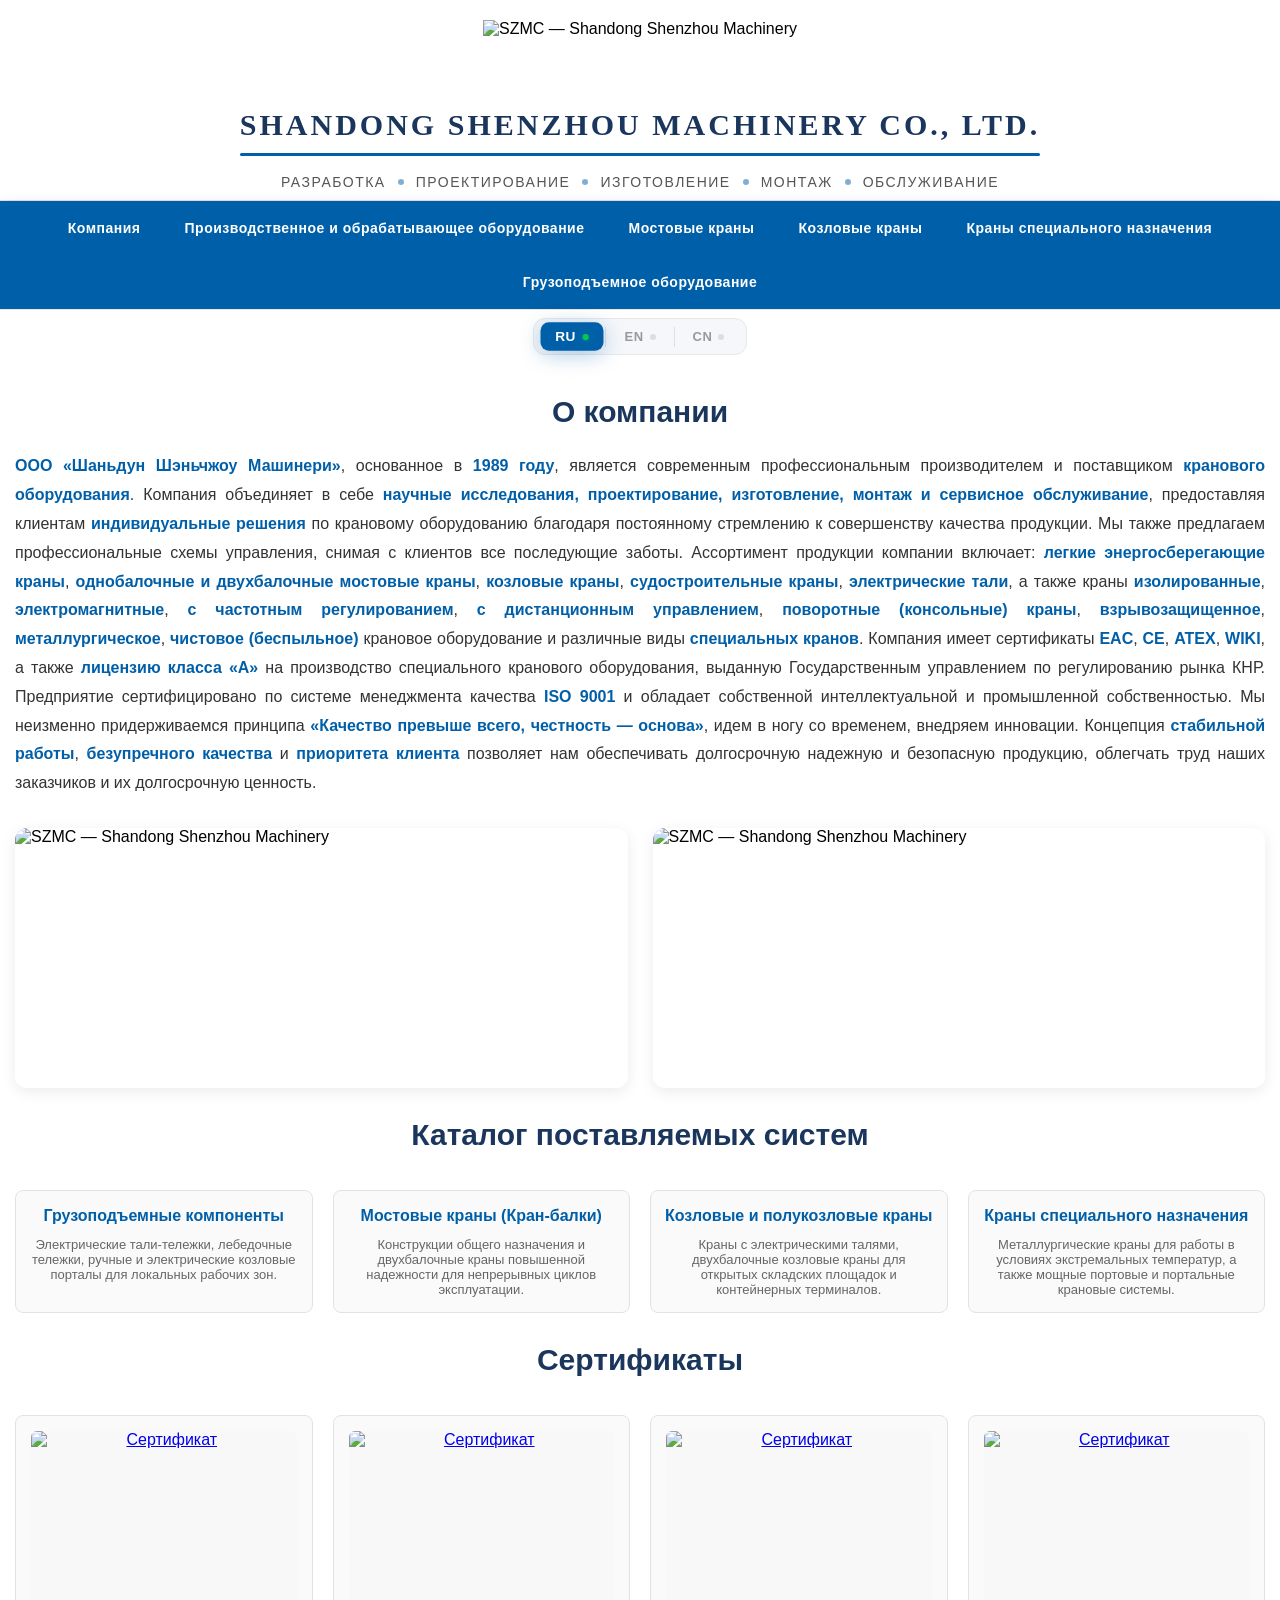
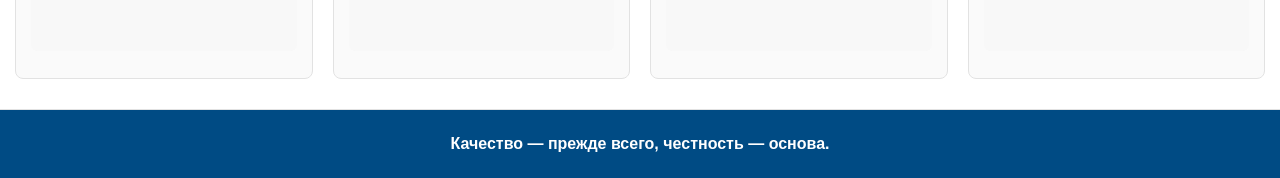
==== commit dd7c2da2: "Update ico" ====
--- a/index.html
+++ b/index.html
@@ -7,13 +7,14 @@
     <script src="skript/language.js"></script>
 </head>
 <link rel="stylesheet" type="text/css" href="css/style.css">
+<link rel="shortcut icon" href="img/logo2.ico" type="image/x-icon">
 <body>
     <div class="site-header-wrapper" id="headerWrapper">
         <header class="site-header">
             <div class="container header-container">
                 <div class="logo-block">
                     <a class="logo-link">
-                        <img src="img/logo.png" alt="SZMC — Shandong Shenzhou Machinery" class="logo-img">
+                        <img src="img/logo.webp" alt="SZMC — Shandong Shenzhou Machinery" class="logo-img">
                     </a>
                     <span class="logo-title" data-i18n="title_company">SHANDONG SHENZHOU MACHINERY CO., LTD.</span>
                     <hr class="title-divider">
@@ -75,10 +76,10 @@
                 </p>
                 <div class="company-images">
                     <div class="img-card">
-                        <img src="img/company_img.JPG" alt="SZMC — Shandong Shenzhou Machinery">
+                        <img src="img/company_img.webp" alt="SZMC — Shandong Shenzhou Machinery">
                     </div>
                     <div class="img-card">
-                        <img src="img/company_img2.jpg" alt="SZMC — Shandong Shenzhou Machinery">
+                        <img src="img/company_img2.webp" alt="SZMC — Shandong Shenzhou Machinery">
                     </div>
                 </div>
 
@@ -107,23 +108,23 @@
                     <h1 class="section-title" data-i18n="certificates_title">Сертификаты</h1>
                     <div class="product-grid-4">
                         <div class="product-card">
-                            <a href="img/certificate.png" target="_blank">
-                                <img src="img/certificate.png" alt="Сертификат">
+                            <a href="img/certificate.webp" target="_blank">
+                                <img src="img/certificate.webp" alt="Сертификат">
                             </a>
                         </div>
                         <div class="product-card">
-                            <a href="img/certificate2.png" target="_blank">
-                                <img src="img/certificate2.png" alt="Сертификат">
+                            <a href="img/certificate2.webp" target="_blank">
+                                <img src="img/certificate2.webp" alt="Сертификат">
                             </a>
                         </div>
                         <div class="product-card">
-                            <a href="img/certificate3.png" target="_blank">
-                                <img src="img/certificate3.png" alt="Сертификат">
+                            <a href="img/certificate3.webp" target="_blank">
+                                <img src="img/certificate3.webp" alt="Сертификат">
                             </a>
                         </div>
                         <div class="product-card">
-                            <a href="img/certificate4.png" target="_blank">
-                                <img src="img/certificate4.png" alt="Сертификат">
+                            <a href="img/certificate4.webp" target="_blank">
+                                <img src="img/certificate4.webp" alt="Сертификат">
                             </a>
                         </div>
                     </div>
--- a/css/style.css
+++ b/css/style.css
@@ -1373,7 +1373,6 @@
     transform: scale(1.02); 
 }
 
-
 .tech-table {
     width: 100%;
     border-collapse: collapse;
@@ -1763,3 +1762,25 @@
         margin-bottom: 10px !important;
     }
 }
+
+     /* Увеличенный отступ у заголовка "Эскиз" */
+    .dwg-block .section-title[data-i18n*="sketch"] {
+        margin-top: 35px !important;
+    }
+
+/* ==========================================================================
+   СКРЫТИЕ/ПОКАЗ БЛОКОВ МОДЕЛЕЙ — ТОЛЬКО ТАМ, ГДЕ ЕСТЬ МЕНЮ
+   ========================================================================== */
+
+    .dwg-block {
+        display: block;
+    }
+
+    .dwg-block.dwg-block-menu {
+        display: none;
+    }
+
+    .dwg-block.dwg-block-menu.active {
+        display: block;
+    }
+
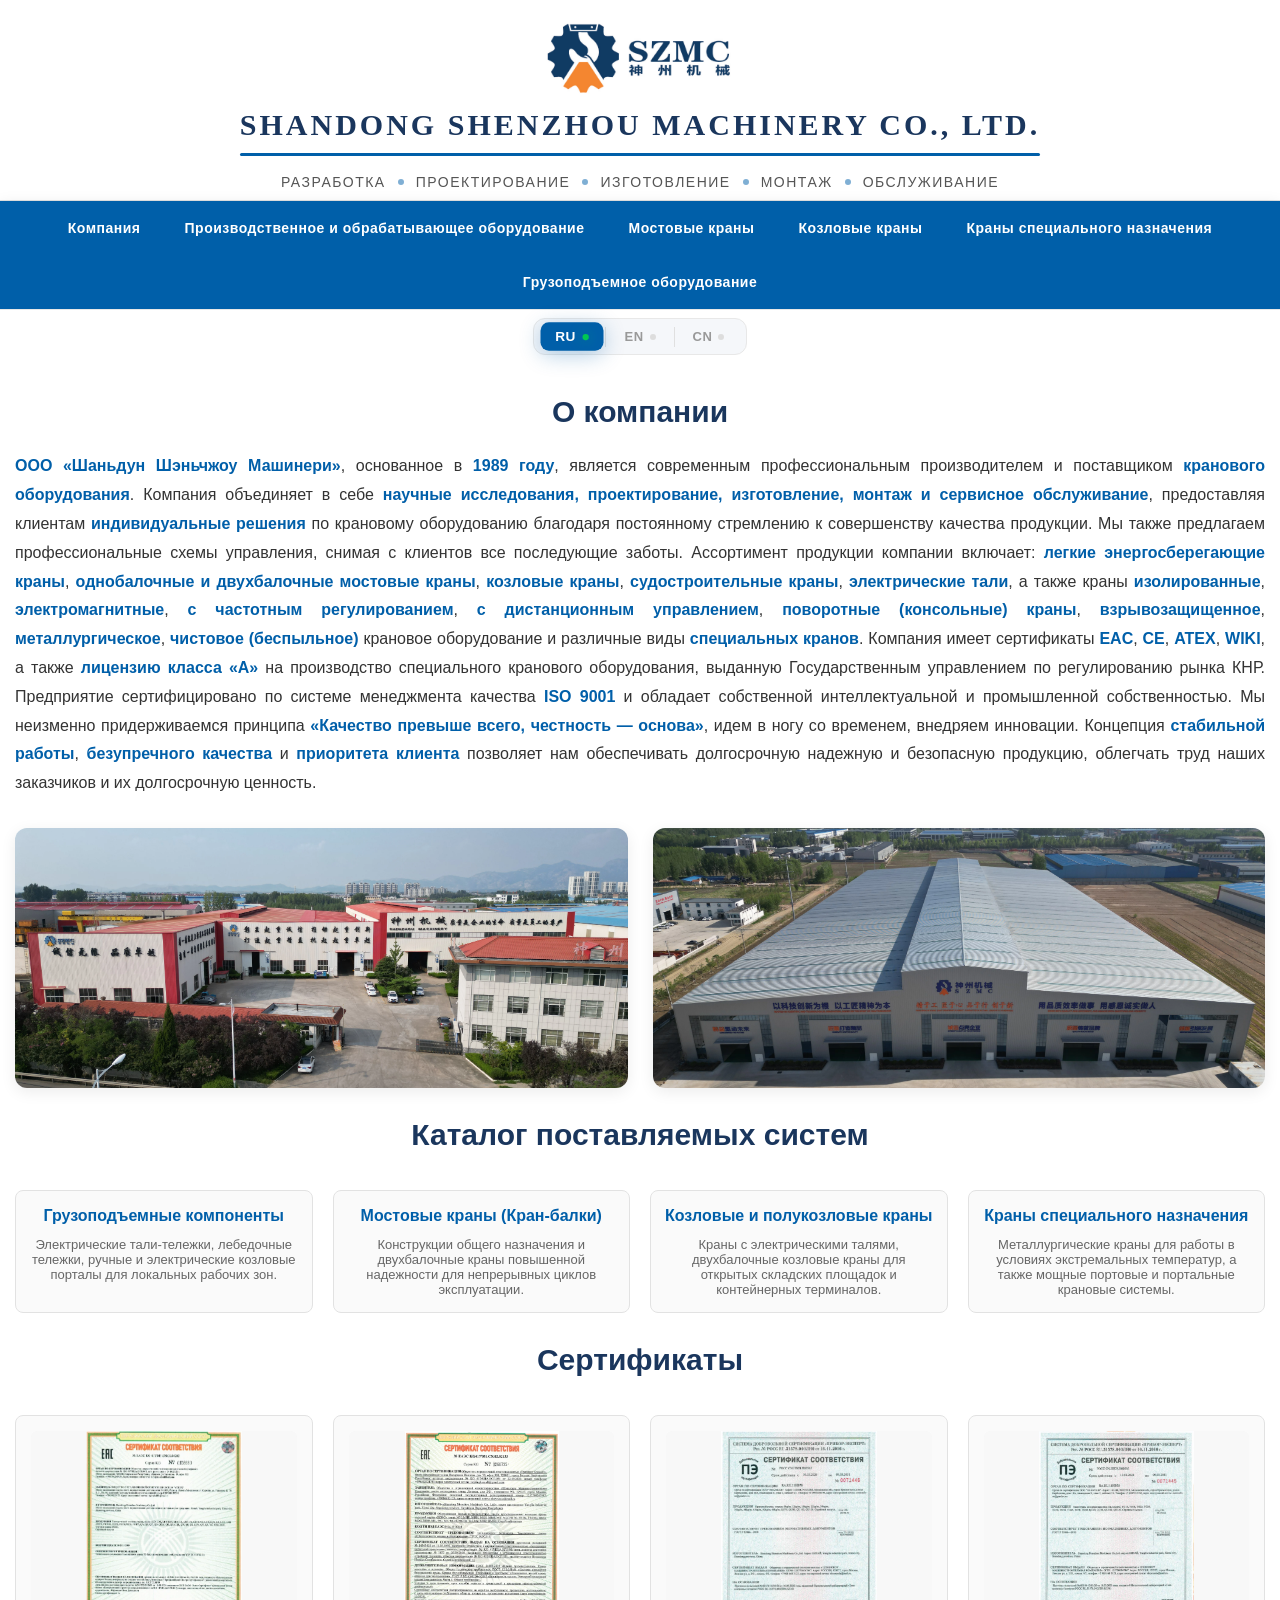
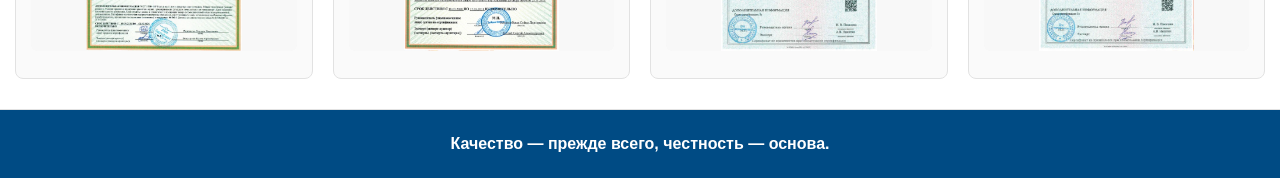
==== commit 19ea4e60: "Update files" ====
--- a/index.html
+++ b/index.html
@@ -4,10 +4,11 @@
     <meta charset="UTF-8">
     <meta name="viewport" content="width=device-width, initial-scale=1.0">
     <title>SZMC</title>
-    <script src="skript/language.js"></script>
+    <link rel="preload" href="css/style.css" as="style">
+    <link rel="stylesheet" type="text/css" href="css/style.css">
+    <link rel="shortcut icon" href="img/logo2.ico" type="image/x-icon">
+    <script src="skript/language.js" defer></script>
 </head>
-<link rel="stylesheet" type="text/css" href="css/style.css">
-<link rel="shortcut icon" href="img/logo2.ico" type="image/x-icon">
 <body>
     <div class="site-header-wrapper" id="headerWrapper">
         <header class="site-header">
@@ -46,24 +47,26 @@
             </div>
         </nav>
     </div>
-<div class="lang-panel-center" id="langPanelCenter">
-    <div class="lang-panel-inner">
-        <button class="lang-btn-center active" data-lang="ru">
-            <span class="lang-code">RU</span>
-            <span class="status-dot"></span>
-        </button>
-        <span class="lang-divider-center"></span>
-        <button class="lang-btn-center" data-lang="en">
-            <span class="lang-code">EN</span>
-            <span class="status-dot"></span>
-        </button>
-        <span class="lang-divider-center"></span>
-        <button class="lang-btn-center" data-lang="zh">
-            <span class="lang-code">CN</span>
-            <span class="status-dot"></span>
-        </button>
+    
+    <div class="lang-panel-center" id="langPanelCenter">
+        <div class="lang-panel-inner">
+            <button class="lang-btn-center active" data-lang="ru">
+                <span class="lang-code">RU</span>
+                <span class="status-dot"></span>
+            </button>
+            <span class="lang-divider-center"></span>
+            <button class="lang-btn-center" data-lang="en">
+                <span class="lang-code">EN</span>
+                <span class="status-dot"></span>
+            </button>
+            <span class="lang-divider-center"></span>
+            <button class="lang-btn-center" data-lang="zh">
+                <span class="lang-code">CN</span>
+                <span class="status-dot"></span>
+            </button>
+        </div>
     </div>
-</div>
+    
     <main class="main-content container">
         <div class="page-layout">
             <article class="text-article">
@@ -74,12 +77,13 @@
                     Компания имеет сертификаты <strong>EAC</strong>, <strong>CE</strong>, <strong>ATEX</strong>, <strong>WIKI</strong>, а также <strong>лицензию класса «А»</strong> на производство специального кранового оборудования, выданную Государственным управлением по регулированию рынка КНР. Предприятие сертифицировано по системе менеджмента качества <strong>ISO 9001</strong> и обладает собственной интеллектуальной и промышленной собственностью.
                     Мы неизменно придерживаемся принципа <strong>«Качество превыше всего, честность — основа»</strong>, идем в ногу со временем, внедряем инновации. Концепция <strong>стабильной работы</strong>, <strong>безупречного качества</strong> и <strong>приоритета клиента</strong> позволяет нам обеспечивать долгосрочную надежную и безопасную продукцию, облегчать труд наших заказчиков и их долгосрочную ценность.
                 </p>
+                
                 <div class="company-images">
                     <div class="img-card">
-                        <img src="img/company_img.webp" alt="SZMC — Shandong Shenzhou Machinery">
+                        <img src="img/company_img.webp" alt="SZMC — Shandong Shenzhou Machinery" loading="lazy">
                     </div>
                     <div class="img-card">
-                        <img src="img/company_img2.webp" alt="SZMC — Shandong Shenzhou Machinery">
+                        <img src="img/company_img2.webp" alt="SZMC — Shandong Shenzhou Machinery" loading="lazy">
                     </div>
                 </div>
 
@@ -109,22 +113,22 @@
                     <div class="product-grid-4">
                         <div class="product-card">
                             <a href="img/certificate.webp" target="_blank">
-                                <img src="img/certificate.webp" alt="Сертификат">
+                                <img src="img/certificate.webp" alt="Сертификат" loading="lazy">
                             </a>
                         </div>
                         <div class="product-card">
                             <a href="img/certificate2.webp" target="_blank">
-                                <img src="img/certificate2.webp" alt="Сертификат">
+                                <img src="img/certificate2.webp" alt="Сертификат" loading="lazy">
                             </a>
                         </div>
                         <div class="product-card">
                             <a href="img/certificate3.webp" target="_blank">
-                                <img src="img/certificate3.webp" alt="Сертификат">
+                                <img src="img/certificate3.webp" alt="Сертификат" loading="lazy">
                             </a>
                         </div>
                         <div class="product-card">
                             <a href="img/certificate4.webp" target="_blank">
-                                <img src="img/certificate4.webp" alt="Сертификат">
+                                <img src="img/certificate4.webp" alt="Сертификат" loading="lazy">
                             </a>
                         </div>
                     </div>
@@ -135,7 +139,7 @@
 
     <footer class="site-footer">
         <div class="container">
-            <p><h1 data-i18n="footer_russian">Качество — прежде всего, честность — основа.</h1></p>
+            <h1 data-i18n="footer_russian">Качество — прежде всего, честность — основа.</h1>
         </div>
     </footer>
 </body>
